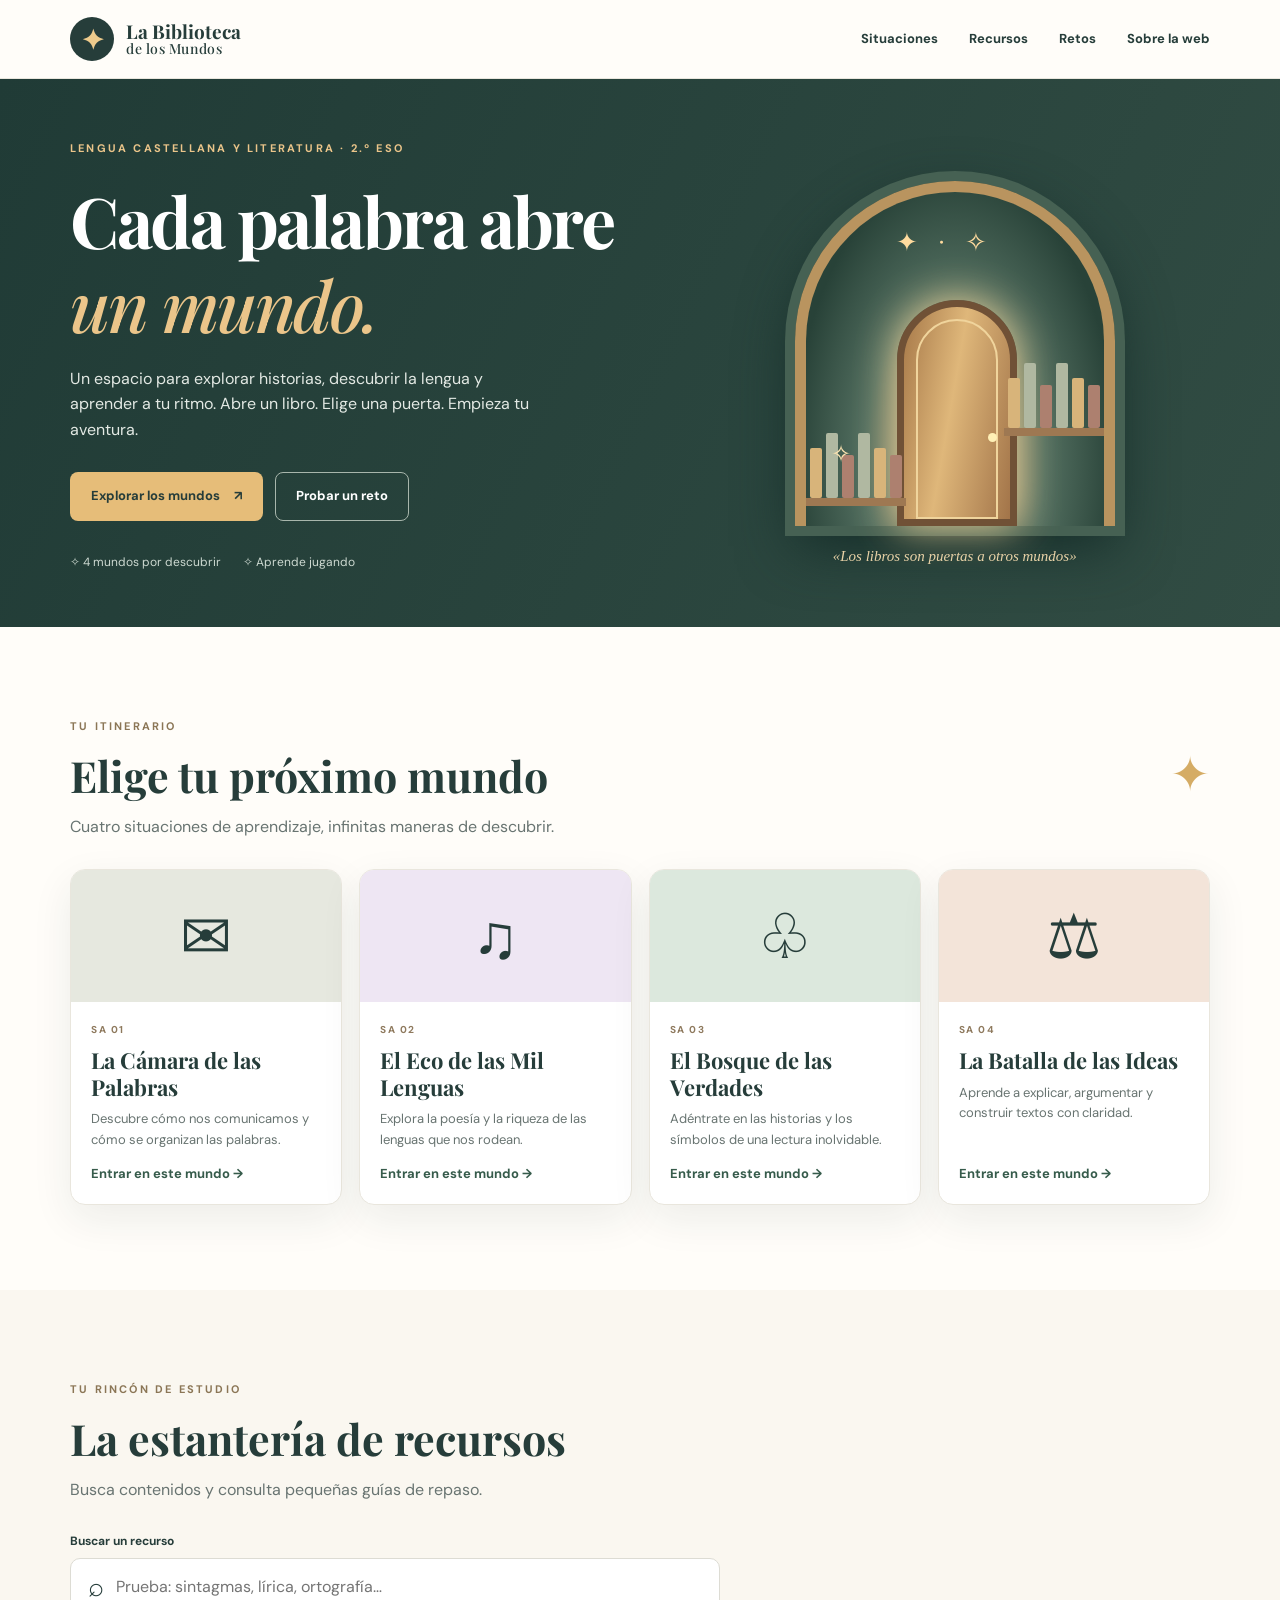
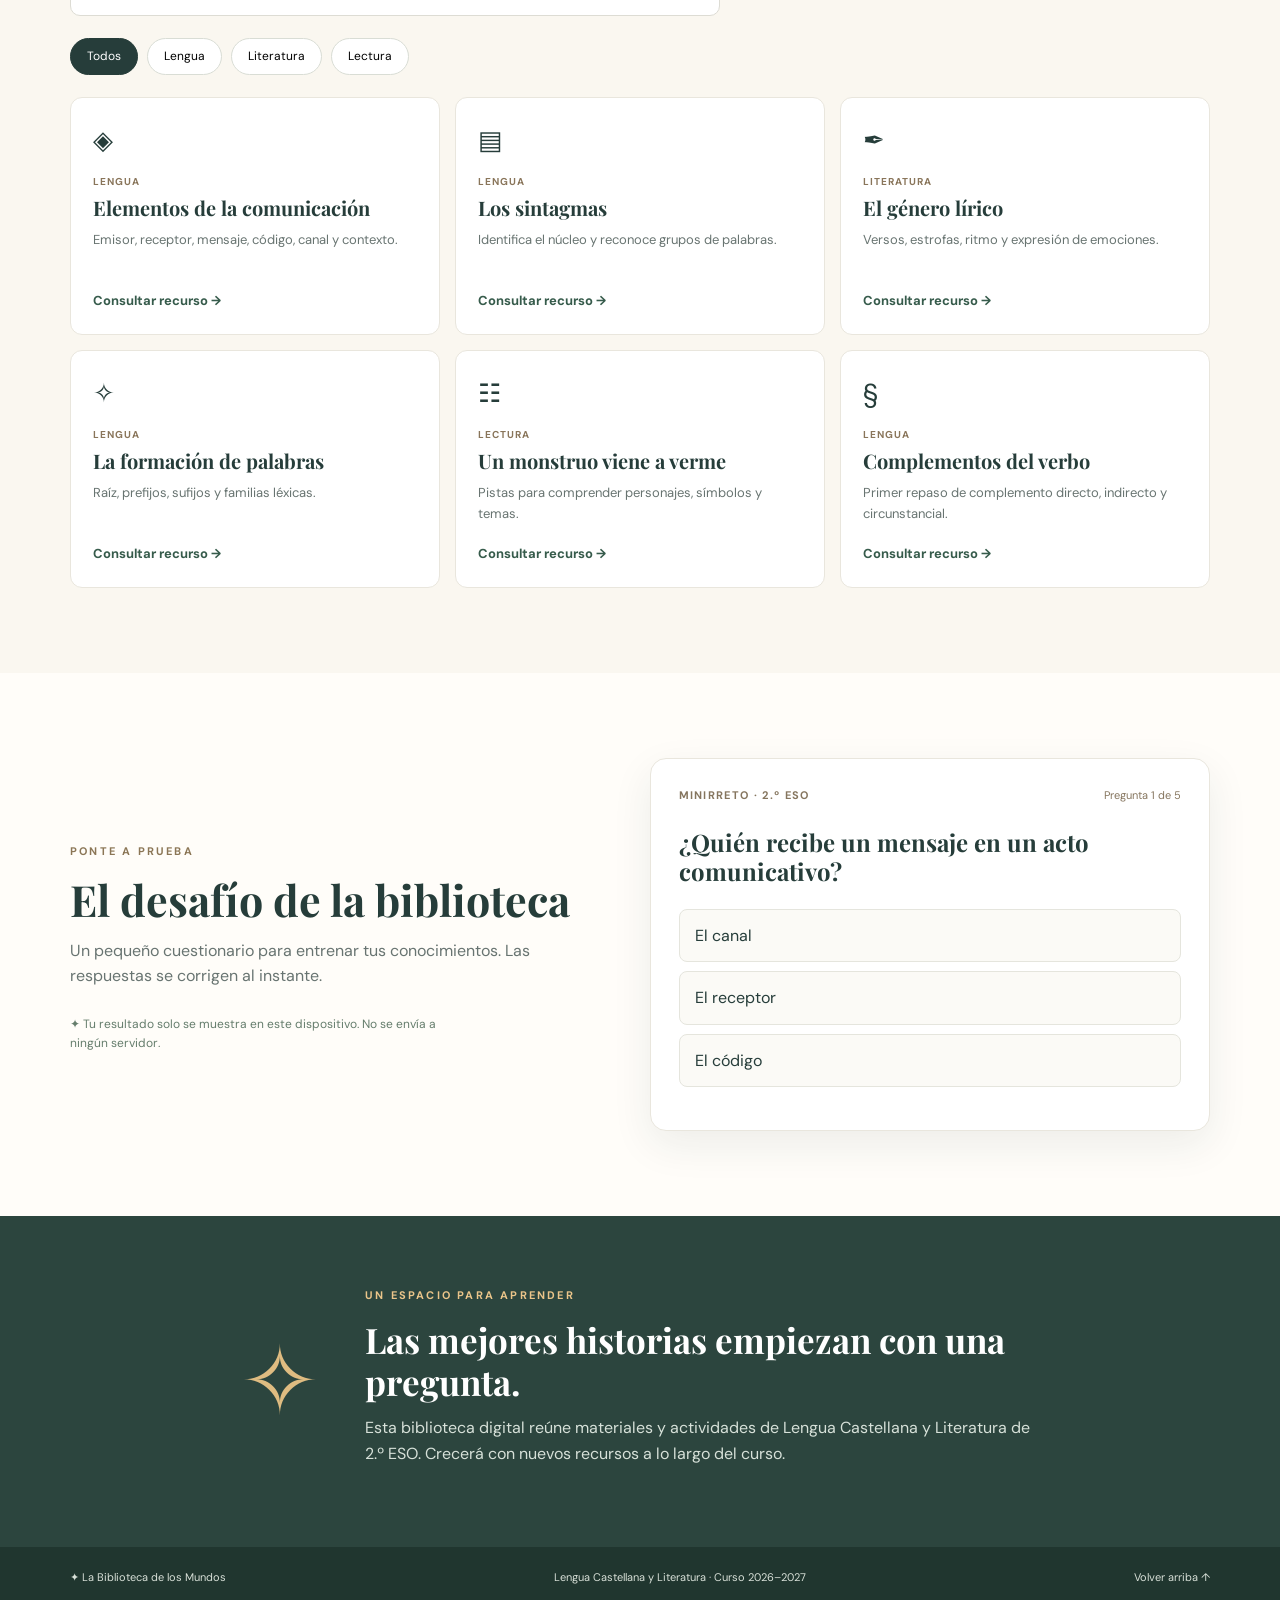
==== index.html @ f1daf4f3 "Add files via upload" ====
<!doctype html>
<html lang="es">
<head>
  <meta charset="utf-8">
  <meta name="viewport" content="width=device-width, initial-scale=1">
  <meta name="theme-color" content="#263d3a">
  <meta name="description" content="La Biblioteca de los Mundos: recursos interactivos de Lengua Castellana y Literatura para 2.º ESO.">
  <title>La Biblioteca de los Mundos · 2.º ESO</title>
  <link rel="preconnect" href="https://fonts.googleapis.com">
  <link rel="preconnect" href="https://fonts.gstatic.com" crossorigin>
  <link href="https://fonts.googleapis.com/css2?family=DM+Sans:wght@400;500;600;700&family=Playfair+Display:wght@500;600;700&display=swap" rel="stylesheet">
  <link rel="stylesheet" href="styles.css">
  <script src="script.js" defer></script>
</head>
<body>
  <a class="skip-link" href="#contenido">Saltar al contenido</a>
  <header class="site-header">
    <div class="shell nav-wrap">
      <a href="#inicio" class="brand" aria-label="Ir al inicio"><span class="brand-icon" aria-hidden="true">✦</span><span>La Biblioteca <small>de los Mundos</small></span></a>
      <button class="menu-toggle" aria-expanded="false" aria-controls="nav-links" aria-label="Abrir menú">☰</button>
      <nav id="nav-links" aria-label="Navegación principal"><a href="#situaciones">Situaciones</a><a href="#recursos">Recursos</a><a href="#retos">Retos</a><a href="#acerca">Sobre la web</a></nav>
    </div>
  </header>
  <main id="contenido">
    <section class="hero" id="inicio">
      <div class="shell hero-grid">
        <div class="hero-copy"><span class="eyebrow">LENGUA CASTELLANA Y LITERATURA · 2.º ESO</span><h1>Cada palabra abre <em>un mundo.</em></h1><p>Un espacio para explorar historias, descubrir la lengua y aprender a tu ritmo. Abre un libro. Elige una puerta. Empieza tu aventura.</p><div class="hero-actions"><a class="btn btn-primary" href="#situaciones">Explorar los mundos <span aria-hidden="true">↗</span></a><a class="btn btn-light" href="#retos">Probar un reto</a></div><div class="hero-meta"><span>✧ 4 mundos por descubrir</span><span>✧ Aprende jugando</span></div></div>
        <div class="hero-art" role="img" aria-label="Ilustración decorativa de una biblioteca con libros y una puerta luminosa"><div class="art-arch"><div class="art-stars">✦ &nbsp; · &nbsp; ✧</div><div class="art-door"><div class="door-glow"></div><span class="door-knob"></span></div><div class="art-shelf shelf-one"><i></i><i></i><i></i><i></i><i></i><i></i></div><div class="art-shelf shelf-two"><i></i><i></i><i></i><i></i><i></i><i></i></div><span class="art-book">✧</span></div><span class="art-caption">«Los libros son puertas a otros mundos»</span></div>
      </div>
    </section>
    <section class="section shell" id="situaciones"><div class="section-heading"><div><span class="eyebrow dark">TU ITINERARIO</span><h2>Elige tu próximo mundo</h2><p>Cuatro situaciones de aprendizaje, infinitas maneras de descubrir.</p></div><span class="heading-decoration" aria-hidden="true">✦</span></div><div class="world-grid" id="world-grid"></div></section>
    <section class="section section-cream" id="recursos"><div class="shell"><div class="section-heading"><div><span class="eyebrow dark">TU RINCÓN DE ESTUDIO</span><h2>La estantería de recursos</h2><p>Busca contenidos y consulta pequeñas guías de repaso.</p></div></div><label class="search-label" for="resource-search">Buscar un recurso</label><div class="search-wrap"><span aria-hidden="true">⌕</span><input type="search" id="resource-search" placeholder="Prueba: sintagmas, lírica, ortografía…" autocomplete="off"></div><div class="filter-row" role="group" aria-label="Filtrar recursos"><button class="chip active" data-filter="todos" aria-pressed="true">Todos</button><button class="chip" data-filter="Lengua" aria-pressed="false">Lengua</button><button class="chip" data-filter="Literatura" aria-pressed="false">Literatura</button><button class="chip" data-filter="Lectura" aria-pressed="false">Lectura</button></div><div class="resource-grid" id="resource-grid"></div><p id="empty-results" class="empty-results" hidden>No encontramos recursos con esa búsqueda. Prueba otra palabra.</p></div></section>
    <section class="section shell" id="retos"><div class="challenge-layout"><div><span class="eyebrow dark">PONTE A PRUEBA</span><h2>El desafío de la biblioteca</h2><p>Un pequeño cuestionario para entrenar tus conocimientos. Las respuestas se corrigen al instante.</p><div class="challenge-note">✦ Tu resultado solo se muestra en este dispositivo. No se envía a ningún servidor.</div></div><div class="quiz-card"><div class="quiz-top"><span class="quiz-label">MINIRRETO · 2.º ESO</span><span id="quiz-progress">Pregunta 1 de 5</span></div><div id="quiz-content" aria-live="polite"></div></div></div></section>
    <section class="about" id="acerca"><div class="shell about-inner"><span class="about-symbol" aria-hidden="true">✧</span><div><span class="eyebrow">UN ESPACIO PARA APRENDER</span><h2>Las mejores historias empiezan con una pregunta.</h2><p>Esta biblioteca digital reúne materiales y actividades de Lengua Castellana y Literatura de 2.º ESO. Crecerá con nuevos recursos a lo largo del curso.</p></div></div></section>
  </main>
  <footer class="footer"><div class="shell footer-inner"><span>✦ La Biblioteca de los Mundos</span><span>Lengua Castellana y Literatura · Curso 2026–2027</span><a href="#inicio">Volver arriba ↑</a></div></footer>
  <dialog id="detail-dialog" aria-labelledby="detail-title"><div class="dialog-inner"><button class="dialog-close" id="close-dialog" aria-label="Cerrar">×</button><span class="eyebrow dark" id="detail-tag"></span><h2 id="detail-title"></h2><div id="detail-body"></div></div></dialog>
</body>
</html>
---- styles.css ----
:root{--ink:#263d3a;--muted:#687471;--cream:#faf7f0;--paper:#fffdf9;--sage:#dce8dd;--lavender:#e9e2f0;--rose:#f3e3e0;--gold:#d5ac65;--border:#e9e6dd;--shadow:0 14px 40px rgba(30,50,45,.08)}*{box-sizing:border-box}html{scroll-behavior:smooth;scroll-padding-top:85px}body{margin:0;background:var(--paper);color:var(--ink);font-family:'DM Sans',Arial,sans-serif;line-height:1.6}h1,h2,h3,p{margin-top:0}h1,h2,h3{font-family:'Playfair Display',Georgia,serif;line-height:1.2}a{color:inherit;text-decoration:none}button,input{font:inherit}button{cursor:pointer}.shell{width:min(1140px,calc(100% - 44px));margin:auto}.skip-link{position:absolute;top:-100px;left:10px;background:#fff;padding:12px;z-index:20}.skip-link:focus{top:10px}.site-header{background:rgba(255,253,249,.96);position:sticky;top:0;z-index:10;border-bottom:1px solid var(--border);backdrop-filter:blur(12px)}.nav-wrap{height:78px;display:flex;align-items:center;justify-content:space-between;gap:24px}.brand{display:flex;align-items:center;gap:12px;font-family:'Playfair Display',serif;font-size:19px;font-weight:700;line-height:1.05}.brand small{display:block;font-size:14px;font-weight:500;letter-spacing:.04em}.brand-icon{display:grid;place-items:center;width:44px;height:44px;border-radius:50%;background:var(--ink);color:#eecb8c;font-size:28px}nav{display:flex;gap:31px}nav a{font-size:13px;font-weight:700}nav a:hover,nav a:focus-visible{color:#9b7844}.menu-toggle{display:none;background:none;border:0;font-size:25px}.hero{background:linear-gradient(115deg,#203b36,#314c43);color:#fff;overflow:hidden}.hero-grid{display:grid;grid-template-columns:1.05fr .95fr;gap:65px;align-items:center;min-height:520px;padding:55px 0}.eyebrow{font-size:11px;font-weight:700;letter-spacing:.2em;color:#ebc58a}.eyebrow.dark{color:#8b7656}.hero h1{font-size:clamp(43px,5.5vw,70px);letter-spacing:-.035em;margin:18px 0 20px;max-width:590px}.hero h1 em{color:#ebc58a;font-weight:500}.hero p{font-size:16px;max-width:460px;color:#e3e9e4}.hero-actions{display:flex;flex-wrap:wrap;gap:12px;margin-top:30px}.btn{border-radius:8px;padding:13px 20px;font-weight:700;font-size:13px;display:inline-flex;gap:14px;align-items:center;justify-content:center;border:1px solid transparent}.btn-primary{background:#e6bd79;color:#263d3a}.btn-light{border-color:#a8b6ac;color:white}.btn:hover{transform:translateY(-2px)}.hero-meta{display:flex;gap:22px;flex-wrap:wrap;font-size:12px;color:#cdd9d1;margin-top:32px}.hero-art{position:relative;min-height:395px;display:flex;justify-content:center;align-items:center}.art-arch{position:relative;width:320px;height:345px;border:11px solid #b9945f;border-bottom:0;border-radius:170px 170px 0 0;background:radial-gradient(ellipse at 50% 80%,#c2a679 0,#536f60 43%,#284238 77%);box-shadow:0 0 0 10px #466153,0 20px 55px #152d29}.art-door{position:absolute;bottom:0;left:91px;width:120px;height:226px;background:linear-gradient(100deg,#a77949,#dfb77a 45%,#a27449);border:7px solid #705136;border-radius:66px 66px 0 0;box-shadow:0 0 40px #f1d59b}.door-glow{position:absolute;inset:12px 12px 0;border:2px solid #f0d49c;border-radius:60px 60px 0 0}.door-knob{position:absolute;top:126px;right:13px;width:9px;height:9px;background:#fff0b6;border-radius:50%}.art-stars{position:absolute;top:30px;left:90px;color:#ffdb9e;font-size:26px}.art-shelf{position:absolute;bottom:20px;display:flex;align-items:end;gap:4px;border-bottom:8px solid #9e7852;padding:0 4px}.shelf-one{left:0}.shelf-two{right:0;bottom:90px}.art-shelf i{display:block;width:12px;height:50px;background:#d8b47a;border-radius:2px}.art-shelf i:nth-child(2n){height:65px;background:#b0b8a1}.art-shelf i:nth-child(3n){height:43px;background:#ad806f}.art-book{position:absolute;bottom:52px;left:25px;font-size:24px;color:#ffe5b2}.art-caption{position:absolute;bottom:-14px;font:italic 15px Georgia,serif;color:#e8d2a7}.section{padding:85px 0}.section-heading{display:flex;align-items:center;justify-content:space-between;margin-bottom:30px}.section-heading h2,.challenge-layout h2{font-size:clamp(30px,3.5vw,43px);margin:12px 0}.section-heading p,.challenge-layout>div>p{color:var(--muted);margin:0}.heading-decoration{font-size:48px;color:var(--gold)}.world-grid{display:grid;grid-template-columns:repeat(4,minmax(0,1fr));gap:17px}.world-card{border:1px solid var(--border);background:#fff;border-radius:15px;overflow:hidden;box-shadow:var(--shadow);display:flex;flex-direction:column}.world-visual{height:132px;display:grid;place-items:center;font-size:62px}.world-card:nth-child(1) .world-visual{background:#e6e8df}.world-card:nth-child(2) .world-visual{background:#eee6f3}.world-card:nth-child(3) .world-visual{background:#dce8dd}.world-card:nth-child(4) .world-visual{background:#f3e4d9}.world-body{padding:20px;display:flex;flex:1;flex-direction:column}.world-number{font-size:10px;letter-spacing:.15em;color:#8e795d;font-weight:700}.world-card h3{font-size:22px;margin:9px 0}.world-card p{font-size:13px;color:var(--muted);flex:1}.text-link{border:0;background:none;color:#365b4b;padding:0;font-size:13px;font-weight:700;text-align:left}.text-link:hover{text-decoration:underline}.section-cream{background:var(--cream)}.search-label{font-size:12px;font-weight:700;display:block;margin-bottom:7px}.search-wrap{display:flex;align-items:center;gap:12px;border:1px solid #dddcd4;border-radius:10px;background:white;padding:0 17px;max-width:650px}.search-wrap span{font-size:27px}.search-wrap input{border:0;outline:none;padding:15px 0;width:100%;background:transparent}.search-wrap:focus-within{outline:2px solid #a2b6a5}.filter-row{display:flex;gap:9px;flex-wrap:wrap;margin:22px 0}.chip{border:1px solid #d9ddd5;background:white;border-radius:30px;padding:8px 16px;font-size:12px}.chip.active{background:var(--ink);color:white;border-color:var(--ink)}.resource-grid{display:grid;grid-template-columns:repeat(3,minmax(0,1fr));gap:15px}.resource-card{border:1px solid var(--border);border-radius:12px;background:#fff;padding:22px}.resource-icon{font-size:26px}.resource-card .tag{font-size:10px;letter-spacing:.1em;color:#89755a;font-weight:700;display:block;margin:12px 0 6px}.resource-card h3{font-size:20px;margin:0 0 10px}.resource-card p{font-size:13px;color:var(--muted);min-height:44px}.empty-results{color:var(--muted)}.challenge-layout{display:grid;grid-template-columns:1fr 1.1fr;gap:70px;align-items:center}.challenge-note{font-size:12px;color:#657d6c;margin-top:26px;max-width:370px}.quiz-card{border:1px solid var(--border);background:#fff;border-radius:16px;box-shadow:var(--shadow);padding:28px}.quiz-top{display:flex;justify-content:space-between;gap:10px;font-size:11px;color:#85755e}.quiz-label{font-weight:700;letter-spacing:.12em}.quiz-card h3{font-size:24px;margin:23px 0}.answer{display:block;width:100%;text-align:left;padding:13px 15px;margin:9px 0;background:#fbfaf6;border:1px solid #e5e5dd;border-radius:8px;color:var(--ink)}.answer:hover:not(:disabled){background:#e8efe9}.answer:disabled{cursor:default}.answer.correct{background:#e2efe4;border-color:#74a57c}.answer.incorrect{background:#f7e4e1;border-color:#c78b81}.quiz-feedback{font-size:13px;font-weight:700;margin:15px 0}.quiz-next{margin-top:8px}.about{background:#2c453e;color:#fff;padding:65px 0}.about-inner{display:flex;gap:45px;align-items:center;max-width:800px}.about-symbol{font-size:95px;color:#dfbc81}.about h2{font-size:35px;margin:12px 0}.about p{color:#d7e1d9}.footer{background:#20362f;color:#d8e0d8;padding:22px 0}.footer-inner{display:flex;justify-content:space-between;gap:15px;flex-wrap:wrap;font-size:11px}dialog{border:0;border-radius:17px;box-shadow:0 20px 90px #172b2870;width:min(600px,calc(100% - 32px));max-height:85vh;padding:0;color:var(--ink)}dialog::backdrop{background:#14241ec2}.dialog-inner{padding:34px;position:relative}.dialog-inner h2{font-size:32px;margin:12px 0 18px}.dialog-inner p,.dialog-inner li{color:#53635d}.dialog-close{position:absolute;right:16px;top:10px;border:0;background:none;font-size:30px}.dialog-inner ul{padding-left:21px}.dialog-inner .tip{background:var(--cream);padding:16px;border-radius:9px;margin-top:16px}.dialog-inner .tip strong{color:var(--ink)}:focus-visible{outline:3px solid #d6a14b;outline-offset:3px}@media(max-width:900px){.world-grid{grid-template-columns:repeat(2,1fr)}.hero-grid{gap:20px}.hero-art{transform:scale(.85)}.challenge-layout{gap:30px}}@media(max-width:650px){.shell{width:min(100% - 30px,1140px)}.nav-wrap{height:68px}.menu-toggle{display:block}nav{display:none;position:absolute;top:68px;left:0;right:0;background:var(--paper);padding:18px 22px;box-shadow:var(--shadow);flex-direction:column;gap:16px}nav.open{display:flex}.hero-grid{display:block;padding:55px 0 42px}.hero-art{min-height:300px;transform:scale(.75);margin:-15px 0 -30px}.hero h1{font-size:45px}.section{padding:58px 0}.world-grid,.resource-grid,.challenge-layout{grid-template-columns:1fr}.world-visual{height:115px}.world-card h3{font-size:23px}.about-inner{gap:15px}.about-symbol{font-size:55px}.about h2{font-size:28px}.footer-inner{flex-direction:column}.quiz-card{padding:20px}}@media(prefers-reduced-motion:reduce){html{scroll-behavior:auto}.btn:hover{transform:none}}
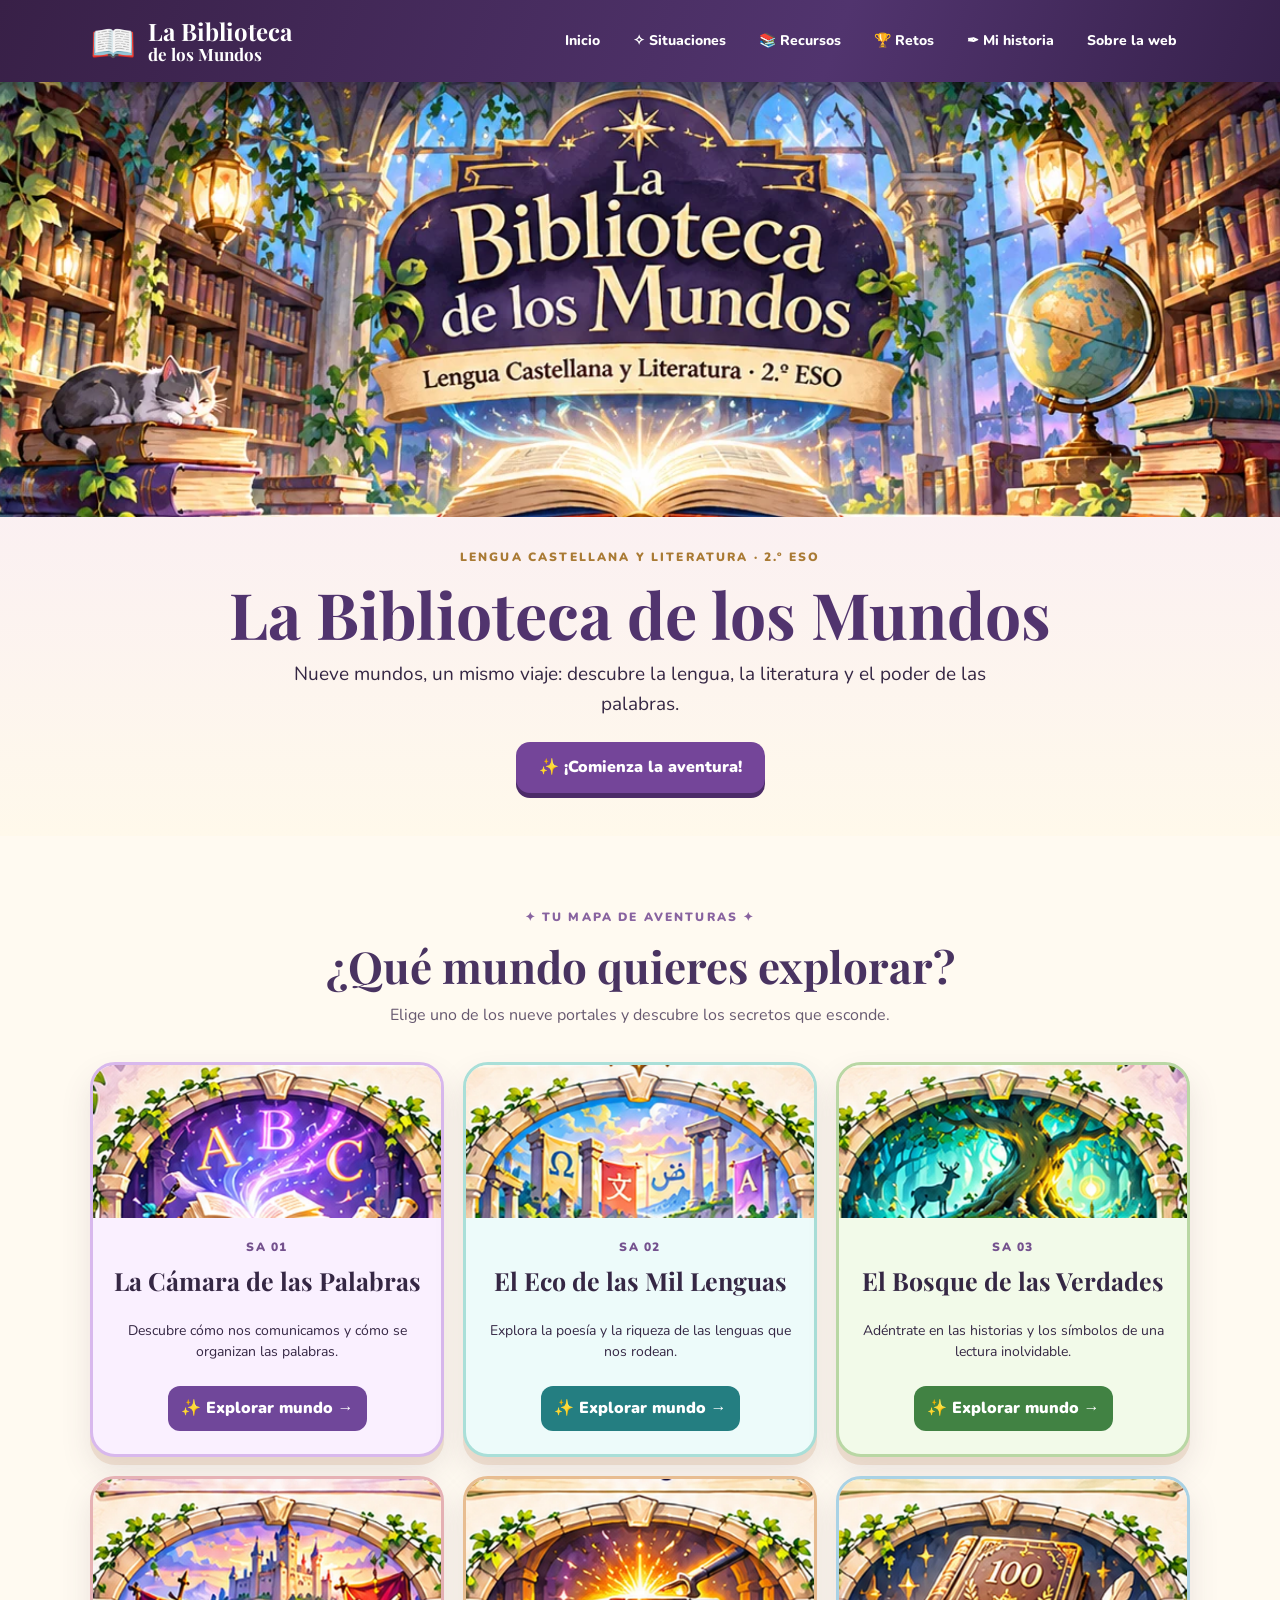
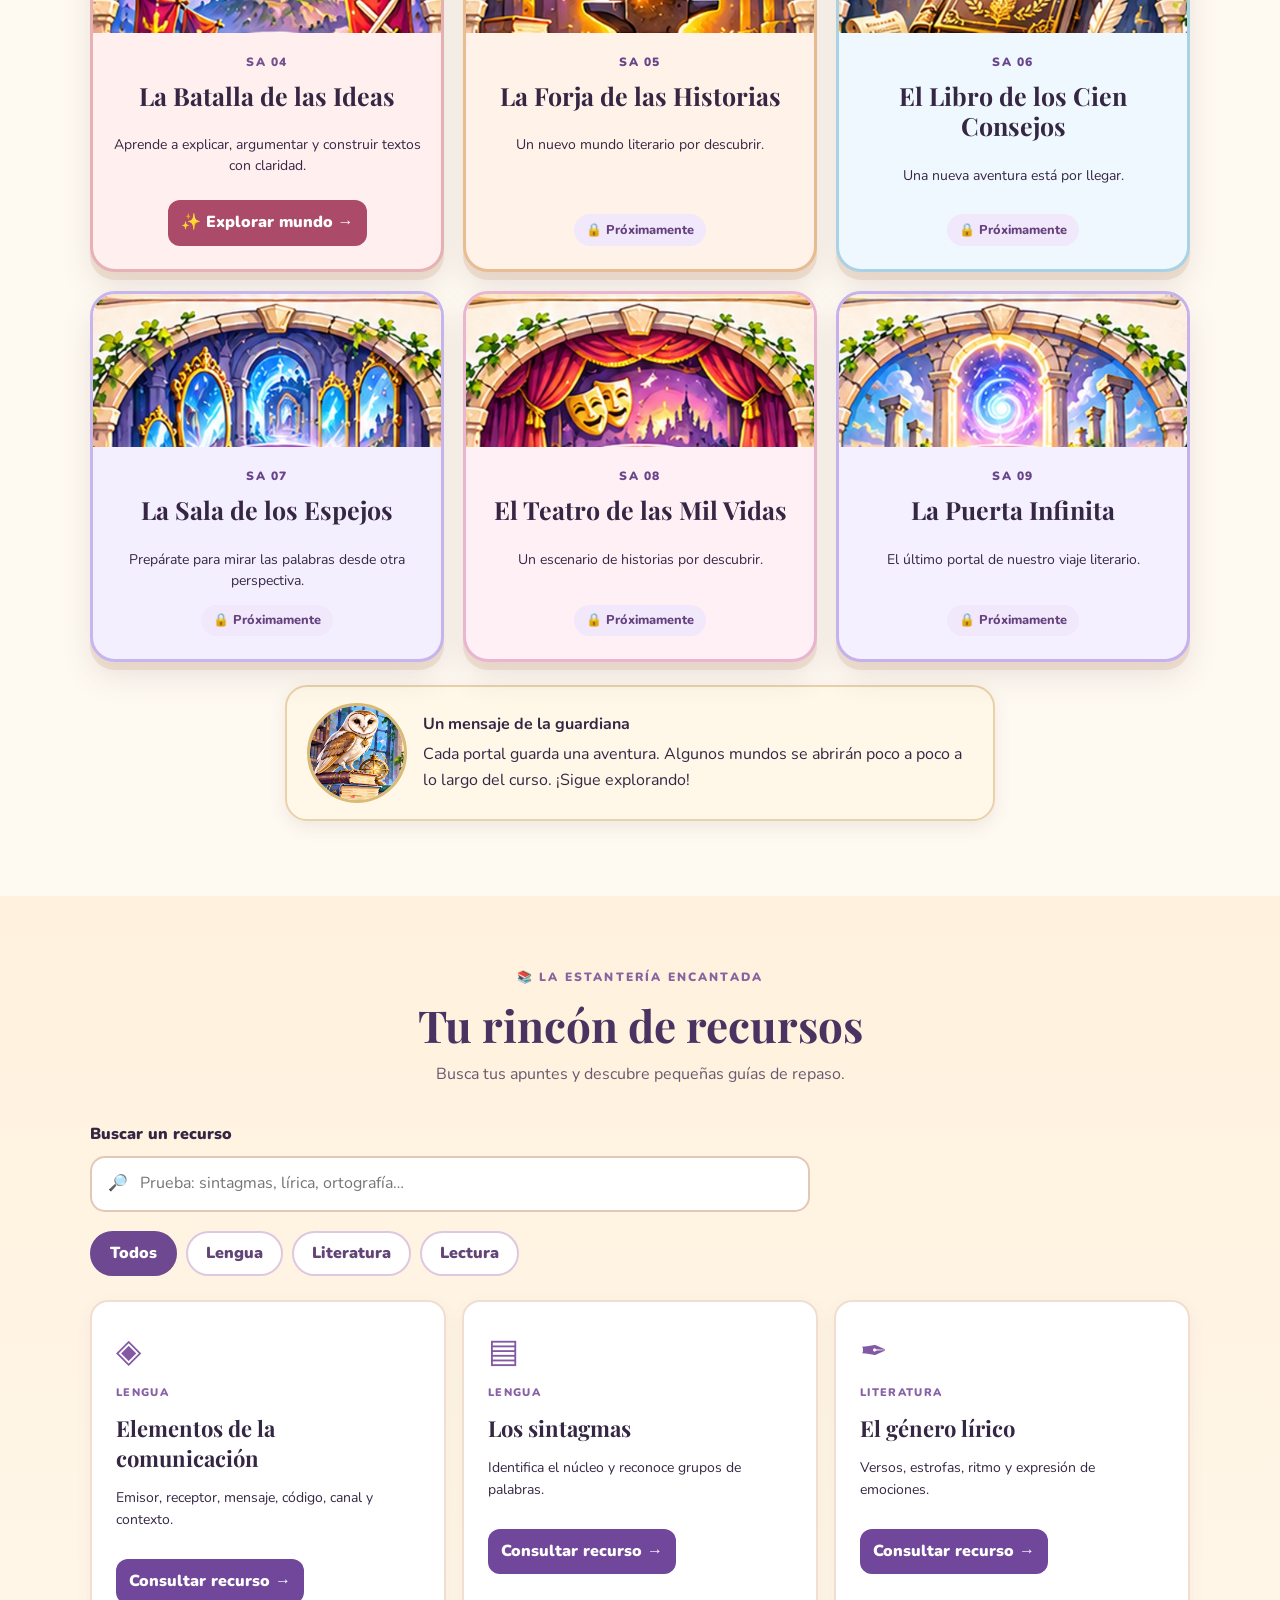
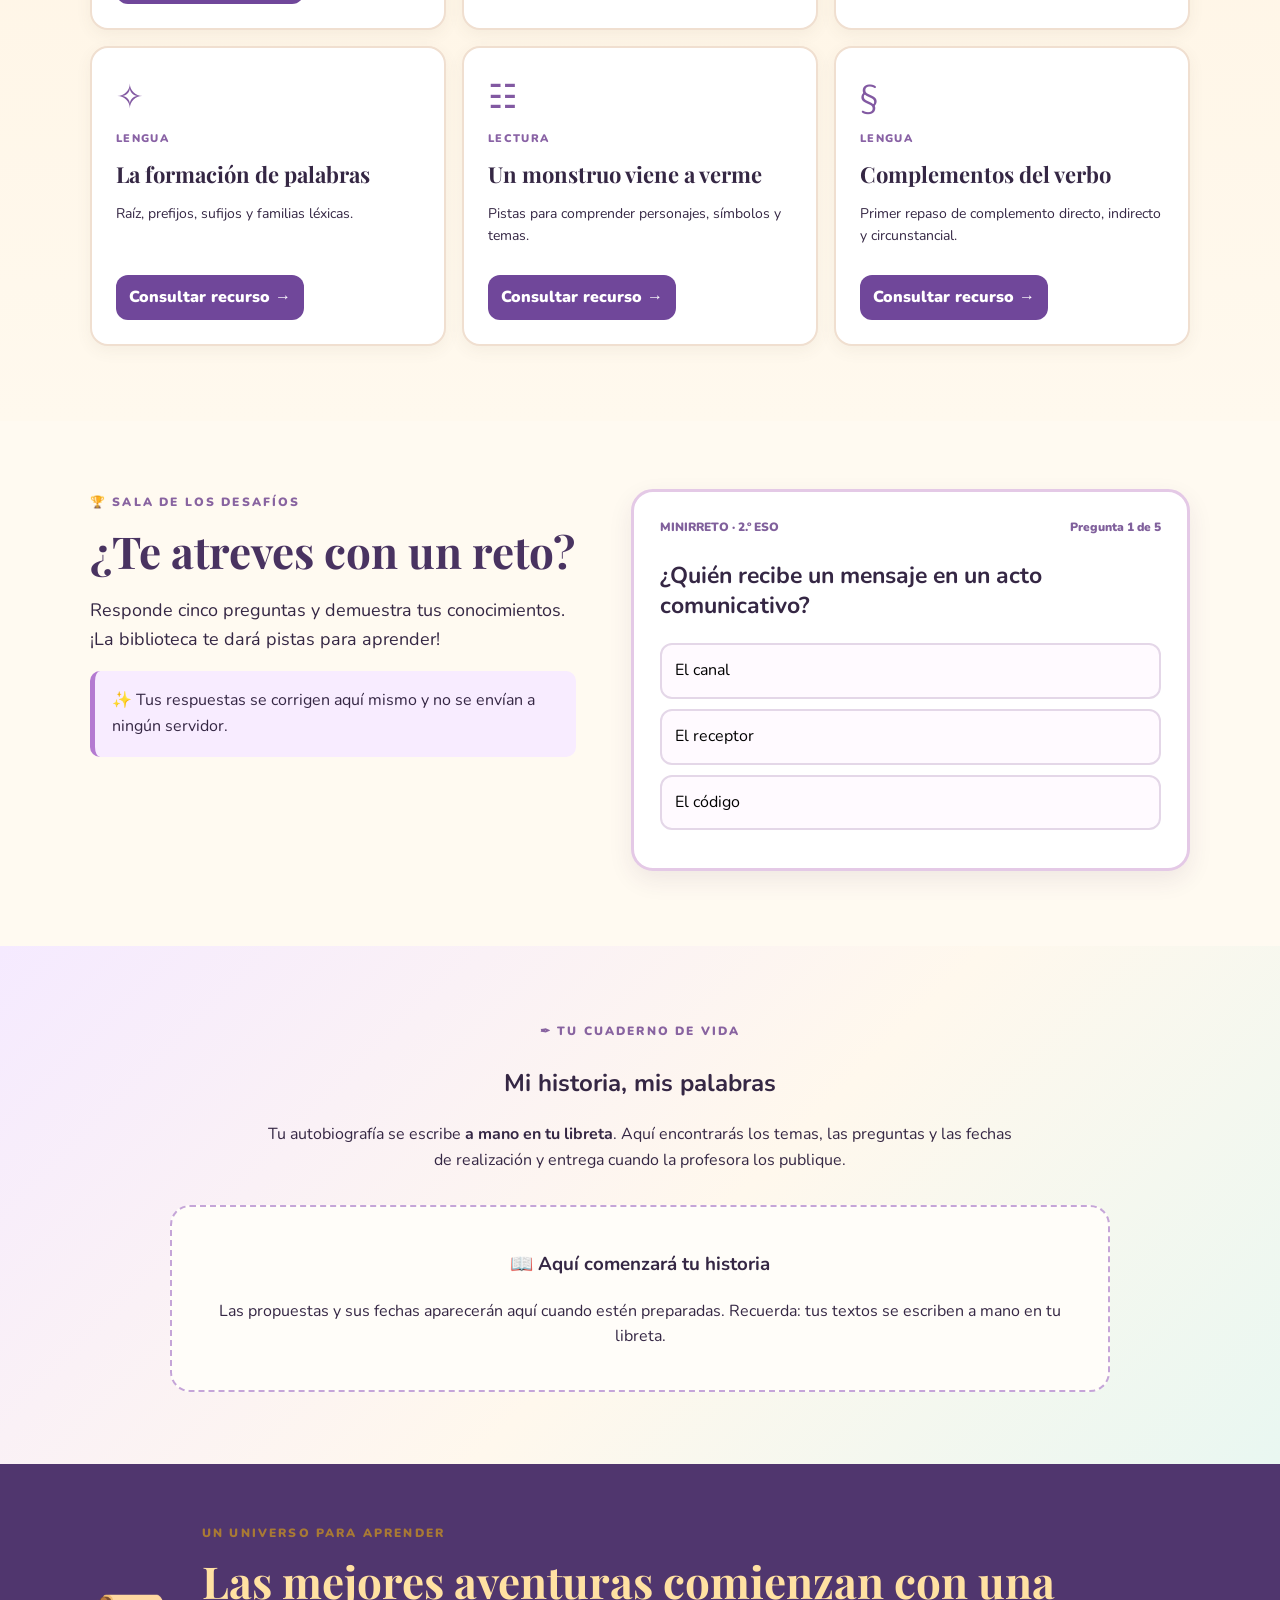
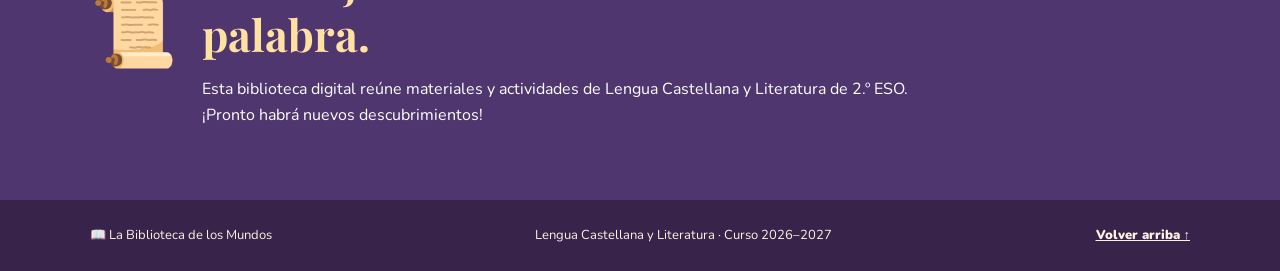
==== commit eecdccee: "Add files via upload Actualización de la Biblioteca de los Mundos - Versión 5" ====
--- a/index.html
+++ b/index.html
@@ -1,39 +1,12 @@
 <!doctype html>
-<html lang="es">
-<head>
-  <meta charset="utf-8">
-  <meta name="viewport" content="width=device-width, initial-scale=1">
-  <meta name="theme-color" content="#263d3a">
-  <meta name="description" content="La Biblioteca de los Mundos: recursos interactivos de Lengua Castellana y Literatura para 2.º ESO.">
-  <title>La Biblioteca de los Mundos · 2.º ESO</title>
-  <link rel="preconnect" href="https://fonts.googleapis.com">
-  <link rel="preconnect" href="https://fonts.gstatic.com" crossorigin>
-  <link href="https://fonts.googleapis.com/css2?family=DM+Sans:wght@400;500;600;700&family=Playfair+Display:wght@500;600;700&display=swap" rel="stylesheet">
-  <link rel="stylesheet" href="styles.css">
-  <script src="script.js" defer></script>
-</head>
-<body>
-  <a class="skip-link" href="#contenido">Saltar al contenido</a>
-  <header class="site-header">
-    <div class="shell nav-wrap">
-      <a href="#inicio" class="brand" aria-label="Ir al inicio"><span class="brand-icon" aria-hidden="true">✦</span><span>La Biblioteca <small>de los Mundos</small></span></a>
-      <button class="menu-toggle" aria-expanded="false" aria-controls="nav-links" aria-label="Abrir menú">☰</button>
-      <nav id="nav-links" aria-label="Navegación principal"><a href="#situaciones">Situaciones</a><a href="#recursos">Recursos</a><a href="#retos">Retos</a><a href="#acerca">Sobre la web</a></nav>
-    </div>
-  </header>
-  <main id="contenido">
-    <section class="hero" id="inicio">
-      <div class="shell hero-grid">
-        <div class="hero-copy"><span class="eyebrow">LENGUA CASTELLANA Y LITERATURA · 2.º ESO</span><h1>Cada palabra abre <em>un mundo.</em></h1><p>Un espacio para explorar historias, descubrir la lengua y aprender a tu ritmo. Abre un libro. Elige una puerta. Empieza tu aventura.</p><div class="hero-actions"><a class="btn btn-primary" href="#situaciones">Explorar los mundos <span aria-hidden="true">↗</span></a><a class="btn btn-light" href="#retos">Probar un reto</a></div><div class="hero-meta"><span>✧ 4 mundos por descubrir</span><span>✧ Aprende jugando</span></div></div>
-        <div class="hero-art" role="img" aria-label="Ilustración decorativa de una biblioteca con libros y una puerta luminosa"><div class="art-arch"><div class="art-stars">✦ &nbsp; · &nbsp; ✧</div><div class="art-door"><div class="door-glow"></div><span class="door-knob"></span></div><div class="art-shelf shelf-one"><i></i><i></i><i></i><i></i><i></i><i></i></div><div class="art-shelf shelf-two"><i></i><i></i><i></i><i></i><i></i><i></i></div><span class="art-book">✧</span></div><span class="art-caption">«Los libros son puertas a otros mundos»</span></div>
-      </div>
-    </section>
-    <section class="section shell" id="situaciones"><div class="section-heading"><div><span class="eyebrow dark">TU ITINERARIO</span><h2>Elige tu próximo mundo</h2><p>Cuatro situaciones de aprendizaje, infinitas maneras de descubrir.</p></div><span class="heading-decoration" aria-hidden="true">✦</span></div><div class="world-grid" id="world-grid"></div></section>
-    <section class="section section-cream" id="recursos"><div class="shell"><div class="section-heading"><div><span class="eyebrow dark">TU RINCÓN DE ESTUDIO</span><h2>La estantería de recursos</h2><p>Busca contenidos y consulta pequeñas guías de repaso.</p></div></div><label class="search-label" for="resource-search">Buscar un recurso</label><div class="search-wrap"><span aria-hidden="true">⌕</span><input type="search" id="resource-search" placeholder="Prueba: sintagmas, lírica, ortografía…" autocomplete="off"></div><div class="filter-row" role="group" aria-label="Filtrar recursos"><button class="chip active" data-filter="todos" aria-pressed="true">Todos</button><button class="chip" data-filter="Lengua" aria-pressed="false">Lengua</button><button class="chip" data-filter="Literatura" aria-pressed="false">Literatura</button><button class="chip" data-filter="Lectura" aria-pressed="false">Lectura</button></div><div class="resource-grid" id="resource-grid"></div><p id="empty-results" class="empty-results" hidden>No encontramos recursos con esa búsqueda. Prueba otra palabra.</p></div></section>
-    <section class="section shell" id="retos"><div class="challenge-layout"><div><span class="eyebrow dark">PONTE A PRUEBA</span><h2>El desafío de la biblioteca</h2><p>Un pequeño cuestionario para entrenar tus conocimientos. Las respuestas se corrigen al instante.</p><div class="challenge-note">✦ Tu resultado solo se muestra en este dispositivo. No se envía a ningún servidor.</div></div><div class="quiz-card"><div class="quiz-top"><span class="quiz-label">MINIRRETO · 2.º ESO</span><span id="quiz-progress">Pregunta 1 de 5</span></div><div id="quiz-content" aria-live="polite"></div></div></div></section>
-    <section class="about" id="acerca"><div class="shell about-inner"><span class="about-symbol" aria-hidden="true">✧</span><div><span class="eyebrow">UN ESPACIO PARA APRENDER</span><h2>Las mejores historias empiezan con una pregunta.</h2><p>Esta biblioteca digital reúne materiales y actividades de Lengua Castellana y Literatura de 2.º ESO. Crecerá con nuevos recursos a lo largo del curso.</p></div></div></section>
-  </main>
-  <footer class="footer"><div class="shell footer-inner"><span>✦ La Biblioteca de los Mundos</span><span>Lengua Castellana y Literatura · Curso 2026–2027</span><a href="#inicio">Volver arriba ↑</a></div></footer>
-  <dialog id="detail-dialog" aria-labelledby="detail-title"><div class="dialog-inner"><button class="dialog-close" id="close-dialog" aria-label="Cerrar">×</button><span class="eyebrow dark" id="detail-tag"></span><h2 id="detail-title"></h2><div id="detail-body"></div></div></dialog>
-</body>
-</html>
+<html lang="es"><head><meta charset="utf-8"><meta name="viewport" content="width=device-width, initial-scale=1"><meta name="theme-color" content="#51346e"><meta name="description" content="La Biblioteca de los Mundos: una aventura de Lengua Castellana y Literatura para 2.º ESO."><title>La Biblioteca de los Mundos · 2.º ESO</title><link rel="preconnect" href="https://fonts.googleapis.com"><link rel="preconnect" href="https://fonts.gstatic.com" crossorigin><link href="https://fonts.googleapis.com/css2?family=Nunito:wght@400;600;700;800;900&family=Playfair+Display:wght@500;600;700&display=swap" rel="stylesheet"><link rel="stylesheet" href="styles.css"><script src="script.js" defer></script></head>
+<body><a class="skip-link" href="#contenido">Saltar al contenido</a>
+<header class="site-header"><div class="shell nav-wrap"><a href="#inicio" class="brand" aria-label="Ir al inicio"><span class="brand-icon" aria-hidden="true">📖</span><span>La Biblioteca <small>de los Mundos</small></span></a><button class="menu-toggle" aria-expanded="false" aria-controls="nav-links" aria-label="Abrir menú">☰</button><nav id="nav-links" aria-label="Navegación principal"><a href="#inicio">Inicio</a><a href="#situaciones">✧ Situaciones</a><a href="#recursos">📚 Recursos</a><a href="#retos">🏆 Retos</a><a href="#autobiografia">✒ Mi historia</a><a href="#acerca">Sobre la web</a></nav></div></header>
+<main id="contenido"><section class="hero" id="inicio"><div class="hero-illustration" role="img" aria-label="Biblioteca fantástica con libros encantados, ventanas luminosas y un gran libro abierto"></div><div class="shell hero-message"><span class="eyebrow">LENGUA CASTELLANA Y LITERATURA · 2.º ESO</span><h1>La Biblioteca de los Mundos</h1><p>Nueve mundos, un mismo viaje: descubre la lengua, la literatura y el poder de las palabras.</p><a class="btn btn-primary" href="#situaciones">✨ ¡Comienza la aventura!</a></div></section>
+<section class="section shell" id="situaciones"><div class="section-heading"><span class="eyebrow dark">✦ TU MAPA DE AVENTURAS ✦</span><h2>¿Qué mundo quieres explorar?</h2><p>Elige uno de los nueve portales y descubre los secretos que esconde.</p></div><div class="world-grid" id="world-grid"></div><div class="owl-seal"><img src="assets/lechuza-guardiana.webp" alt="Lechuza guardiana de la biblioteca"><div><strong>Un mensaje de la guardiana</strong><p>Cada portal guarda una aventura. Algunos mundos se abrirán poco a poco a lo largo del curso. ¡Sigue explorando!</p></div></div></section>
+<section class="section section-cream" id="recursos"><div class="shell"><div class="section-heading"><span class="eyebrow dark">📚 LA ESTANTERÍA ENCANTADA</span><h2>Tu rincón de recursos</h2><p>Busca tus apuntes y descubre pequeñas guías de repaso.</p></div><label class="search-label" for="resource-search">Buscar un recurso</label><div class="search-wrap"><span aria-hidden="true">🔎</span><input type="search" id="resource-search" placeholder="Prueba: sintagmas, lírica, ortografía…" autocomplete="off"></div><div class="filter-row" role="group" aria-label="Filtrar recursos"><button class="chip active" data-filter="todos" aria-pressed="true">Todos</button><button class="chip" data-filter="Lengua" aria-pressed="false">Lengua</button><button class="chip" data-filter="Literatura" aria-pressed="false">Literatura</button><button class="chip" data-filter="Lectura" aria-pressed="false">Lectura</button></div><div class="resource-grid" id="resource-grid"></div><p id="empty-results" class="empty-results" hidden>No encontramos recursos con esa búsqueda. Prueba otra palabra.</p></div></section>
+<section class="section shell" id="retos"><div class="challenge-layout"><div><span class="eyebrow dark">🏆 SALA DE LOS DESAFÍOS</span><h2>¿Te atreves con un reto?</h2><p>Responde cinco preguntas y demuestra tus conocimientos. ¡La biblioteca te dará pistas para aprender!</p><div class="challenge-note">✨ Tus respuestas se corrigen aquí mismo y no se envían a ningún servidor.</div></div><div class="quiz-card"><div class="quiz-top"><span class="quiz-label">MINIRRETO · 2.º ESO</span><span id="quiz-progress">Pregunta 1 de 5</span></div><div id="quiz-content" aria-live="polite"></div></div></div></section>
+<section class="diary" id="autobiografia"><div class="shell"><div class="diary-intro"><span class="eyebrow dark">✒ TU CUADERNO DE VIDA</span><h2>Mi historia, mis palabras</h2><p>Tu autobiografía se escribe <strong>a mano en tu libreta</strong>. Aquí encontrarás los temas, las preguntas y las fechas de realización y entrega cuando la profesora los publique.</p></div><div class="diary-board" id="diary-board"></div></div></section><section class="about" id="acerca"><div class="shell about-inner"><span class="about-symbol" aria-hidden="true">📜</span><div><span class="eyebrow">UN UNIVERSO PARA APRENDER</span><h2>Las mejores aventuras comienzan con una palabra.</h2><p>Esta biblioteca digital reúne materiales y actividades de Lengua Castellana y Literatura de 2.º ESO. ¡Pronto habrá nuevos descubrimientos!</p></div></div></section></main>
+<footer class="footer"><div class="shell footer-inner"><span>📖 La Biblioteca de los Mundos</span><span>Lengua Castellana y Literatura · Curso 2026–2027</span><a href="#inicio">Volver arriba ↑</a></div></footer>
+<dialog id="detail-dialog" aria-labelledby="detail-title"><div class="dialog-inner"><button class="dialog-close" id="close-dialog" aria-label="Cerrar">×</button><span class="eyebrow dark" id="detail-tag"></span><h2 id="detail-title"></h2><div id="detail-body"></div></div></dialog>
+</body></html>
--- a/styles.css
+++ b/styles.css
@@ -1 +1,36 @@
-:root{--ink:#263d3a;--muted:#687471;--cream:#faf7f0;--paper:#fffdf9;--sage:#dce8dd;--lavender:#e9e2f0;--rose:#f3e3e0;--gold:#d5ac65;--border:#e9e6dd;--shadow:0 14px 40px rgba(30,50,45,.08)}*{box-sizing:border-box}html{scroll-behavior:smooth;scroll-padding-top:85px}body{margin:0;background:var(--paper);color:var(--ink);font-family:'DM Sans',Arial,sans-serif;line-height:1.6}h1,h2,h3,p{margin-top:0}h1,h2,h3{font-family:'Playfair Display',Georgia,serif;line-height:1.2}a{color:inherit;text-decoration:none}button,input{font:inherit}button{cursor:pointer}.shell{width:min(1140px,calc(100% - 44px));margin:auto}.skip-link{position:absolute;top:-100px;left:10px;background:#fff;padding:12px;z-index:20}.skip-link:focus{top:10px}.site-header{background:rgba(255,253,249,.96);position:sticky;top:0;z-index:10;border-bottom:1px solid var(--border);backdrop-filter:blur(12px)}.nav-wrap{height:78px;display:flex;align-items:center;justify-content:space-between;gap:24px}.brand{display:flex;align-items:center;gap:12px;font-family:'Playfair Display',serif;font-size:19px;font-weight:700;line-height:1.05}.brand small{display:block;font-size:14px;font-weight:500;letter-spacing:.04em}.brand-icon{display:grid;place-items:center;width:44px;height:44px;border-radius:50%;background:var(--ink);color:#eecb8c;font-size:28px}nav{display:flex;gap:31px}nav a{font-size:13px;font-weight:700}nav a:hover,nav a:focus-visible{color:#9b7844}.menu-toggle{display:none;background:none;border:0;font-size:25px}.hero{background:linear-gradient(115deg,#203b36,#314c43);color:#fff;overflow:hidden}.hero-grid{display:grid;grid-template-columns:1.05fr .95fr;gap:65px;align-items:center;min-height:520px;padding:55px 0}.eyebrow{font-size:11px;font-weight:700;letter-spacing:.2em;color:#ebc58a}.eyebrow.dark{color:#8b7656}.hero h1{font-size:clamp(43px,5.5vw,70px);letter-spacing:-.035em;margin:18px 0 20px;max-width:590px}.hero h1 em{color:#ebc58a;font-weight:500}.hero p{font-size:16px;max-width:460px;color:#e3e9e4}.hero-actions{display:flex;flex-wrap:wrap;gap:12px;margin-top:30px}.btn{border-radius:8px;padding:13px 20px;font-weight:700;font-size:13px;display:inline-flex;gap:14px;align-items:center;justify-content:center;border:1px solid transparent}.btn-primary{background:#e6bd79;color:#263d3a}.btn-light{border-color:#a8b6ac;color:white}.btn:hover{transform:translateY(-2px)}.hero-meta{display:flex;gap:22px;flex-wrap:wrap;font-size:12px;color:#cdd9d1;margin-top:32px}.hero-art{position:relative;min-height:395px;display:flex;justify-content:center;align-items:center}.art-arch{position:relative;width:320px;height:345px;border:11px solid #b9945f;border-bottom:0;border-radius:170px 170px 0 0;background:radial-gradient(ellipse at 50% 80%,#c2a679 0,#536f60 43%,#284238 77%);box-shadow:0 0 0 10px #466153,0 20px 55px #152d29}.art-door{position:absolute;bottom:0;left:91px;width:120px;height:226px;background:linear-gradient(100deg,#a77949,#dfb77a 45%,#a27449);border:7px solid #705136;border-radius:66px 66px 0 0;box-shadow:0 0 40px #f1d59b}.door-glow{position:absolute;inset:12px 12px 0;border:2px solid #f0d49c;border-radius:60px 60px 0 0}.door-knob{position:absolute;top:126px;right:13px;width:9px;height:9px;background:#fff0b6;border-radius:50%}.art-stars{position:absolute;top:30px;left:90px;color:#ffdb9e;font-size:26px}.art-shelf{position:absolute;bottom:20px;display:flex;align-items:end;gap:4px;border-bottom:8px solid #9e7852;padding:0 4px}.shelf-one{left:0}.shelf-two{right:0;bottom:90px}.art-shelf i{display:block;width:12px;height:50px;background:#d8b47a;border-radius:2px}.art-shelf i:nth-child(2n){height:65px;background:#b0b8a1}.art-shelf i:nth-child(3n){height:43px;background:#ad806f}.art-book{position:absolute;bottom:52px;left:25px;font-size:24px;color:#ffe5b2}.art-caption{position:absolute;bottom:-14px;font:italic 15px Georgia,serif;color:#e8d2a7}.section{padding:85px 0}.section-heading{display:flex;align-items:center;justify-content:space-between;margin-bottom:30px}.section-heading h2,.challenge-layout h2{font-size:clamp(30px,3.5vw,43px);margin:12px 0}.section-heading p,.challenge-layout>div>p{color:var(--muted);margin:0}.heading-decoration{font-size:48px;color:var(--gold)}.world-grid{display:grid;grid-template-columns:repeat(4,minmax(0,1fr));gap:17px}.world-card{border:1px solid var(--border);background:#fff;border-radius:15px;overflow:hidden;box-shadow:var(--shadow);display:flex;flex-direction:column}.world-visual{height:132px;display:grid;place-items:center;font-size:62px}.world-card:nth-child(1) .world-visual{background:#e6e8df}.world-card:nth-child(2) .world-visual{background:#eee6f3}.world-card:nth-child(3) .world-visual{background:#dce8dd}.world-card:nth-child(4) .world-visual{background:#f3e4d9}.world-body{padding:20px;display:flex;flex:1;flex-direction:column}.world-number{font-size:10px;letter-spacing:.15em;color:#8e795d;font-weight:700}.world-card h3{font-size:22px;margin:9px 0}.world-card p{font-size:13px;color:var(--muted);flex:1}.text-link{border:0;background:none;color:#365b4b;padding:0;font-size:13px;font-weight:700;text-align:left}.text-link:hover{text-decoration:underline}.section-cream{background:var(--cream)}.search-label{font-size:12px;font-weight:700;display:block;margin-bottom:7px}.search-wrap{display:flex;align-items:center;gap:12px;border:1px solid #dddcd4;border-radius:10px;background:white;padding:0 17px;max-width:650px}.search-wrap span{font-size:27px}.search-wrap input{border:0;outline:none;padding:15px 0;width:100%;background:transparent}.search-wrap:focus-within{outline:2px solid #a2b6a5}.filter-row{display:flex;gap:9px;flex-wrap:wrap;margin:22px 0}.chip{border:1px solid #d9ddd5;background:white;border-radius:30px;padding:8px 16px;font-size:12px}.chip.active{background:var(--ink);color:white;border-color:var(--ink)}.resource-grid{display:grid;grid-template-columns:repeat(3,minmax(0,1fr));gap:15px}.resource-card{border:1px solid var(--border);border-radius:12px;background:#fff;padding:22px}.resource-icon{font-size:26px}.resource-card .tag{font-size:10px;letter-spacing:.1em;color:#89755a;font-weight:700;display:block;margin:12px 0 6px}.resource-card h3{font-size:20px;margin:0 0 10px}.resource-card p{font-size:13px;color:var(--muted);min-height:44px}.empty-results{color:var(--muted)}.challenge-layout{display:grid;grid-template-columns:1fr 1.1fr;gap:70px;align-items:center}.challenge-note{font-size:12px;color:#657d6c;margin-top:26px;max-width:370px}.quiz-card{border:1px solid var(--border);background:#fff;border-radius:16px;box-shadow:var(--shadow);padding:28px}.quiz-top{display:flex;justify-content:space-between;gap:10px;font-size:11px;color:#85755e}.quiz-label{font-weight:700;letter-spacing:.12em}.quiz-card h3{font-size:24px;margin:23px 0}.answer{display:block;width:100%;text-align:left;padding:13px 15px;margin:9px 0;background:#fbfaf6;border:1px solid #e5e5dd;border-radius:8px;color:var(--ink)}.answer:hover:not(:disabled){background:#e8efe9}.answer:disabled{cursor:default}.answer.correct{background:#e2efe4;border-color:#74a57c}.answer.incorrect{background:#f7e4e1;border-color:#c78b81}.quiz-feedback{font-size:13px;font-weight:700;margin:15px 0}.quiz-next{margin-top:8px}.about{background:#2c453e;color:#fff;padding:65px 0}.about-inner{display:flex;gap:45px;align-items:center;max-width:800px}.about-symbol{font-size:95px;color:#dfbc81}.about h2{font-size:35px;margin:12px 0}.about p{color:#d7e1d9}.footer{background:#20362f;color:#d8e0d8;padding:22px 0}.footer-inner{display:flex;justify-content:space-between;gap:15px;flex-wrap:wrap;font-size:11px}dialog{border:0;border-radius:17px;box-shadow:0 20px 90px #172b2870;width:min(600px,calc(100% - 32px));max-height:85vh;padding:0;color:var(--ink)}dialog::backdrop{background:#14241ec2}.dialog-inner{padding:34px;position:relative}.dialog-inner h2{font-size:32px;margin:12px 0 18px}.dialog-inner p,.dialog-inner li{color:#53635d}.dialog-close{position:absolute;right:16px;top:10px;border:0;background:none;font-size:30px}.dialog-inner ul{padding-left:21px}.dialog-inner .tip{background:var(--cream);padding:16px;border-radius:9px;margin-top:16px}.dialog-inner .tip strong{color:var(--ink)}:focus-visible{outline:3px solid #d6a14b;outline-offset:3px}@media(max-width:900px){.world-grid{grid-template-columns:repeat(2,1fr)}.hero-grid{gap:20px}.hero-art{transform:scale(.85)}.challenge-layout{gap:30px}}@media(max-width:650px){.shell{width:min(100% - 30px,1140px)}.nav-wrap{height:68px}.menu-toggle{display:block}nav{display:none;position:absolute;top:68px;left:0;right:0;background:var(--paper);padding:18px 22px;box-shadow:var(--shadow);flex-direction:column;gap:16px}nav.open{display:flex}.hero-grid{display:block;padding:55px 0 42px}.hero-art{min-height:300px;transform:scale(.75);margin:-15px 0 -30px}.hero h1{font-size:45px}.section{padding:58px 0}.world-grid,.resource-grid,.challenge-layout{grid-template-columns:1fr}.world-visual{height:115px}.world-card h3{font-size:23px}.about-inner{gap:15px}.about-symbol{font-size:55px}.about h2{font-size:28px}.footer-inner{flex-direction:column}.quiz-card{padding:20px}}@media(prefers-reduced-motion:reduce){html{scroll-behavior:auto}.btn:hover{transform:none}}
+:root{--ink:#352744;--purple:#51346e;--purple2:#7950a0;--gold:#f6cf7a;--paper:#fffaf1;--cream:#fff2dc;--border:#ead4bb;--teal:#247f83}*{box-sizing:border-box}html{scroll-behavior:smooth}body{margin:0;background:var(--paper);color:var(--ink);font:16px/1.6 Nunito,Arial,sans-serif}button,input{font:inherit}button,a{touch-action:manipulation}a{color:inherit}.shell{width:min(1100px,calc(100% - 36px));margin:auto}.skip-link{position:absolute;top:-100px;background:white;padding:10px;z-index:100}.skip-link:focus{top:0}.site-header{background:linear-gradient(110deg,#382047,#51346e 65%,#37214c);color:white;position:sticky;top:0;z-index:20;box-shadow:0 4px 14px #29183c38}.nav-wrap{min-height:82px;display:flex;align-items:center;justify-content:space-between;gap:20px}.brand{display:flex;align-items:center;gap:12px;text-decoration:none;font:700 24px/1.1 'Playfair Display',Georgia,serif}.brand small{display:block;font-size:17px}.brand-icon{font-size:37px}nav{display:flex;gap:7px;align-items:center}nav a{text-decoration:none;font-weight:800;font-size:14px;padding:10px 13px;border-radius:30px}nav a:hover,nav a:focus-visible{background:#ffffff28}.menu-toggle{display:none;background:#ffffff22;border:1px solid #ffffff66;border-radius:10px;color:white;padding:8px 14px}.hero{background:linear-gradient(#f5e4fb,#fff9eb);text-align:center}.hero-illustration{height:clamp(230px,34vw,480px);background:url('assets/biblioteca-encantada.webp') center center/cover no-repeat}.hero-message{padding:27px 0 43px}.eyebrow{font-size:12px;letter-spacing:.18em;font-weight:900;color:#a97a34}.eyebrow.dark{color:#8863a0}.hero h1{font:700 clamp(36px,5vw,65px)/1.14 'Playfair Display',Georgia,serif;margin:8px 0;color:#51346e}.hero p{font-size:19px;max-width:700px;margin:0 auto 22px}.btn{display:inline-block;border:0;border-radius:14px;padding:13px 23px;text-decoration:none;font-weight:900;cursor:pointer}.btn-primary{background:#744599;color:white;box-shadow:0 5px 0 #4c2b68}.btn-primary:hover{background:#5b357d}.section{padding-top:68px;padding-bottom:75px;scroll-margin-top:85px}.section-heading{text-align:center;margin-bottom:34px}.section-heading h2,.challenge-layout h2,.about h2{font:700 clamp(30px,4vw,44px)/1.2 'Playfair Display',Georgia,serif;margin:10px 0;color:#493361}.section-heading p{margin:0;color:#675970}.world-grid{display:grid;grid-template-columns:repeat(4,minmax(0,1fr));gap:19px}.world-card{border:3px solid #e4d0b6;background:#fffdf7;border-radius:115px 115px 24px 24px;overflow:hidden;box-shadow:0 8px 0 #d9b9a060,0 15px 30px #583f5920;display:flex;flex-direction:column}.world-card:nth-child(1){background:#faf0ff;border-color:#d8b8ed}.world-card:nth-child(2){background:#edfbfa;border-color:#a9dfd8}.world-card:nth-child(3){background:#f2fae9;border-color:#b9d7a4}.world-card:nth-child(4){background:#fff0ef;border-color:#e6b2b5}.world-visual{height:205px;overflow:hidden;background:#e9d9f4}.world-visual img{width:100%;height:100%;object-fit:cover;display:block}.world-body{padding:18px 15px 23px;display:flex;flex-direction:column;align-items:center;text-align:center;flex:1}.world-number{font-size:12px;font-weight:900;letter-spacing:.12em;color:#74518e}.world-card h3{font:700 23px/1.22 'Playfair Display',Georgia,serif;margin:9px 0}.world-card p{font-size:14px;line-height:1.5;flex:1}.text-link{cursor:pointer;border:0;border-radius:12px;background:#70479a;color:white;font-weight:900;padding:10px 13px;margin-top:10px}.world-card:nth-child(2) .text-link{background:#247e81}.world-card:nth-child(3) .text-link{background:#418243}.world-card:nth-child(4) .text-link{background:#ac4b69}.text-link:hover{filter:brightness(.9)}.section-cream{background:linear-gradient(180deg,#fff1dd,#fff9ee)}.search-label{display:block;font-weight:900;margin-bottom:9px}.search-wrap{display:flex;align-items:center;gap:10px;border:2px solid #e0c9b6;border-radius:15px;background:white;padding:12px 16px;max-width:720px}.search-wrap input{border:0;outline:0;width:100%;background:transparent}.search-wrap:focus-within{outline:3px solid #d8b4f1}.filter-row{display:flex;gap:9px;flex-wrap:wrap;margin:19px 0 24px}.chip{border:2px solid #dec8df;background:white;color:#624576;border-radius:30px;padding:8px 18px;font-weight:900;cursor:pointer}.chip.active{background:#6e4890;color:white;border-color:#6e4890}.resource-grid{display:grid;grid-template-columns:repeat(3,minmax(0,1fr));gap:16px}.resource-card{background:white;border:2px solid #f0dfd0;border-radius:18px;padding:24px;box-shadow:0 5px 16px #624e4710}.resource-icon{display:block;font-size:33px;color:#8259a2}.tag{font-size:11px;font-weight:900;letter-spacing:.12em;color:#8962a5}.resource-card h3{font:700 22px 'Playfair Display',Georgia,serif;margin:8px 0}.resource-card p{font-size:14px;min-height:48px}.empty-results{font-weight:800}.challenge-layout{display:grid;grid-template-columns:1fr 1.15fr;gap:55px;align-items:start}.challenge-layout p{font-size:18px}.challenge-note{background:#f8ecff;border-left:5px solid #b47ad1;padding:17px;border-radius:10px}.quiz-card{background:white;border:3px solid #e4c9e6;border-radius:22px;padding:26px;box-shadow:0 9px 25px #42265016}.quiz-top{display:flex;justify-content:space-between;gap:10px;font-size:12px;font-weight:900;color:#80609c}.quiz-card h3{font-size:23px;line-height:1.3}.answers{display:grid;gap:10px}.answer{padding:13px;text-align:left;border:2px solid #e4d7e8;border-radius:12px;background:#fffaff;cursor:pointer}.answer:hover:not(:disabled){border-color:#8e5da9}.answer.correct{background:#e2f6e6;border-color:#4e9b62}.answer.incorrect{background:#ffe9e9;border-color:#c76b6b}.quiz-feedback{margin:12px 0;font-weight:800}.quiz-next{margin-top:8px}.about{background:#50366e;color:white;padding:56px 0;scroll-margin-top:85px}.about-inner{display:flex;gap:25px;align-items:center}.about-symbol{font-size:70px}.about h2{color:#ffe1a2}.about p{max-width:740px}.footer{background:#38244b;color:#fff1df;padding:25px 0}.footer-inner{display:flex;justify-content:space-between;gap:16px;flex-wrap:wrap;font-size:13px}.footer a{font-weight:900}dialog{width:min(660px,calc(100% - 25px));border:3px solid #d5b6e3;border-radius:22px;padding:0;box-shadow:0 20px 80px #0006;color:var(--ink)}dialog::backdrop{background:#231631ab}.dialog-inner{padding:32px}.dialog-inner h2{font:700 31px 'Playfair Display',Georgia,serif}.dialog-inner li{margin:7px 0}.dialog-close{float:right;border:0;background:#f4e6fa;font-size:28px;border-radius:50%;width:42px;height:42px;cursor:pointer}.tip{background:#fff1dc;border-radius:12px;padding:15px}button:focus-visible,a:focus-visible,input:focus-visible{outline:3px solid #efb545;outline-offset:3px}@media(max-width:950px){.world-grid{grid-template-columns:repeat(2,minmax(0,1fr))}.world-visual{height:250px}.resource-grid{grid-template-columns:repeat(2,minmax(0,1fr))}.nav-wrap{flex-wrap:wrap}nav a{padding:8px}}@media(max-width:650px){.nav-wrap{min-height:72px}.brand{font-size:19px}.brand small{font-size:14px}.menu-toggle{display:block}nav{display:none;flex-direction:column;align-items:stretch;width:100%;padding-bottom:14px}nav.open{display:flex}.hero-illustration{height:240px;background-position:center}.hero-message{padding:22px 0 35px}.hero p{font-size:16px}.section{padding-top:46px;padding-bottom:48px}.world-grid{gap:11px}.world-visual{height:145px}.world-card{border-radius:75px 75px 20px 20px}.world-body{padding:13px 10px 18px}.world-card h3{font-size:18px}.world-card p{font-size:12px}.text-link{font-size:12px;padding:10px 7px}.resource-grid,.challenge-layout{grid-template-columns:1fr}.challenge-layout{gap:22px}.about-symbol{display:none}.footer-inner{flex-direction:column}.quiz-card{padding:18px}}
+/* Segunda edición: nueve mundos y cuaderno autobiográfico */
+.world-visual.forthcoming {display:flex;align-items:center;justify-content:center;min-height:205px;background:radial-gradient(circle at 50% 35%,#fff9d9,transparent 42%),linear-gradient(140deg,var(--portal-start),var(--portal-end));position:relative;overflow:hidden}
+.world-visual.forthcoming:before {content:"✧  ✦  ✧";position:absolute;top:14px;letter-spacing:1.3rem;color:#fff6d0;font-size:1.5rem}
+.portal-symbol {font-size:5rem;filter:drop-shadow(0 8px 9px #34244355);transform:rotate(-6deg)}
+.world-card .coming-soon {display:inline-block;background:#f2e8fb;color:#65427d;border-radius:30px;padding:.35rem .75rem;font-weight:800;font-size:.8rem}
+.owl-seal {display:flex;align-items:center;gap:1rem;background:#fff7e8;border:2px solid #e8d2aa;border-radius:22px;padding:1rem 1.25rem;max-width:710px;margin:1.4rem auto 0;box-shadow:0 6px 18px #4b315017}
+.owl-seal img {width:100px;height:100px;object-fit:cover;border-radius:50%;border:3px solid #d9bb77;flex-shrink:0}
+.owl-seal p {margin:.25rem 0 0}
+.diary {background:linear-gradient(135deg,#f5eaff,#fff8ed 55%,#e9f7f1);padding:4.5rem 0}
+.diary-intro {max-width:760px;margin:0 auto 2rem;text-align:center}
+.diary-board {max-width:940px;margin:auto;display:grid;grid-template-columns:1fr 1fr;gap:1rem}
+.diary-note {background:#fffdf8;border:2px solid #e7d6ef;border-radius:20px;padding:1.4rem;box-shadow:0 7px 20px #4a336012}
+.diary-note h3 {margin:.4rem 0}.diary-note p {margin:.5rem 0}.diary-meta {font-size:.85rem;color:#5d5270;font-weight:800}
+.diary-note .tag {display:inline-block}.diary-placeholder {grid-column:1/-1;text-align:center;background:#fffdf9;border:2px dashed #c5a5d8;border-radius:20px;padding:1.5rem}
+@media(max-width:650px){.diary-board{grid-template-columns:1fr}.owl-seal img{width:76px;height:76px}.owl-seal{align-items:flex-start}}
+
+/* Nueve portales ilustrados, tres columnas en escritorio */
+@media(min-width:951px){.world-grid{grid-template-columns:repeat(3,minmax(0,1fr))}.world-visual{height:225px}}
+.world-card:nth-child(5){background:#fff2e8;border-color:#e8bd91}
+.world-card:nth-child(6){background:#eff8ff;border-color:#a9d2e5}
+.world-card:nth-child(7){background:#f4efff;border-color:#c7b5ed}
+.world-card:nth-child(8){background:#fff0f5;border-color:#eab5d1}
+.world-card:nth-child(9){background:#f5f0ff;border-color:#c5b2ed}
+.world-card:nth-child(5) .world-number,.world-card:nth-child(6) .world-number,.world-card:nth-child(7) .world-number,.world-card:nth-child(8) .world-number,.world-card:nth-child(9) .world-number{color:#69448a}
+.world-visual img{object-position:center top}
+
+/* Versión 5: portales coherentes sin deformaciones ni recortes arbitrarios */
+.world-grid{align-items:stretch}
+.world-card{border-radius:25px;overflow:hidden}
+.world-visual{height:auto!important;aspect-ratio:900/396;overflow:hidden;background:#f2e6ff}
+.world-visual img{width:100%;height:100%;display:block;object-fit:cover;object-position:center center}
+.world-body{padding:20px 18px 23px}
+.world-card h3{font-size:clamp(20px,2vw,25px)}
+@media(max-width:650px){.world-grid{grid-template-columns:1fr 1fr}.world-body{padding:12px 9px 16px}.world-card h3{font-size:17px}.world-visual{aspect-ratio:900/440}}
+@media(max-width:400px){.world-grid{grid-template-columns:1fr}.world-visual{aspect-ratio:900/396}}
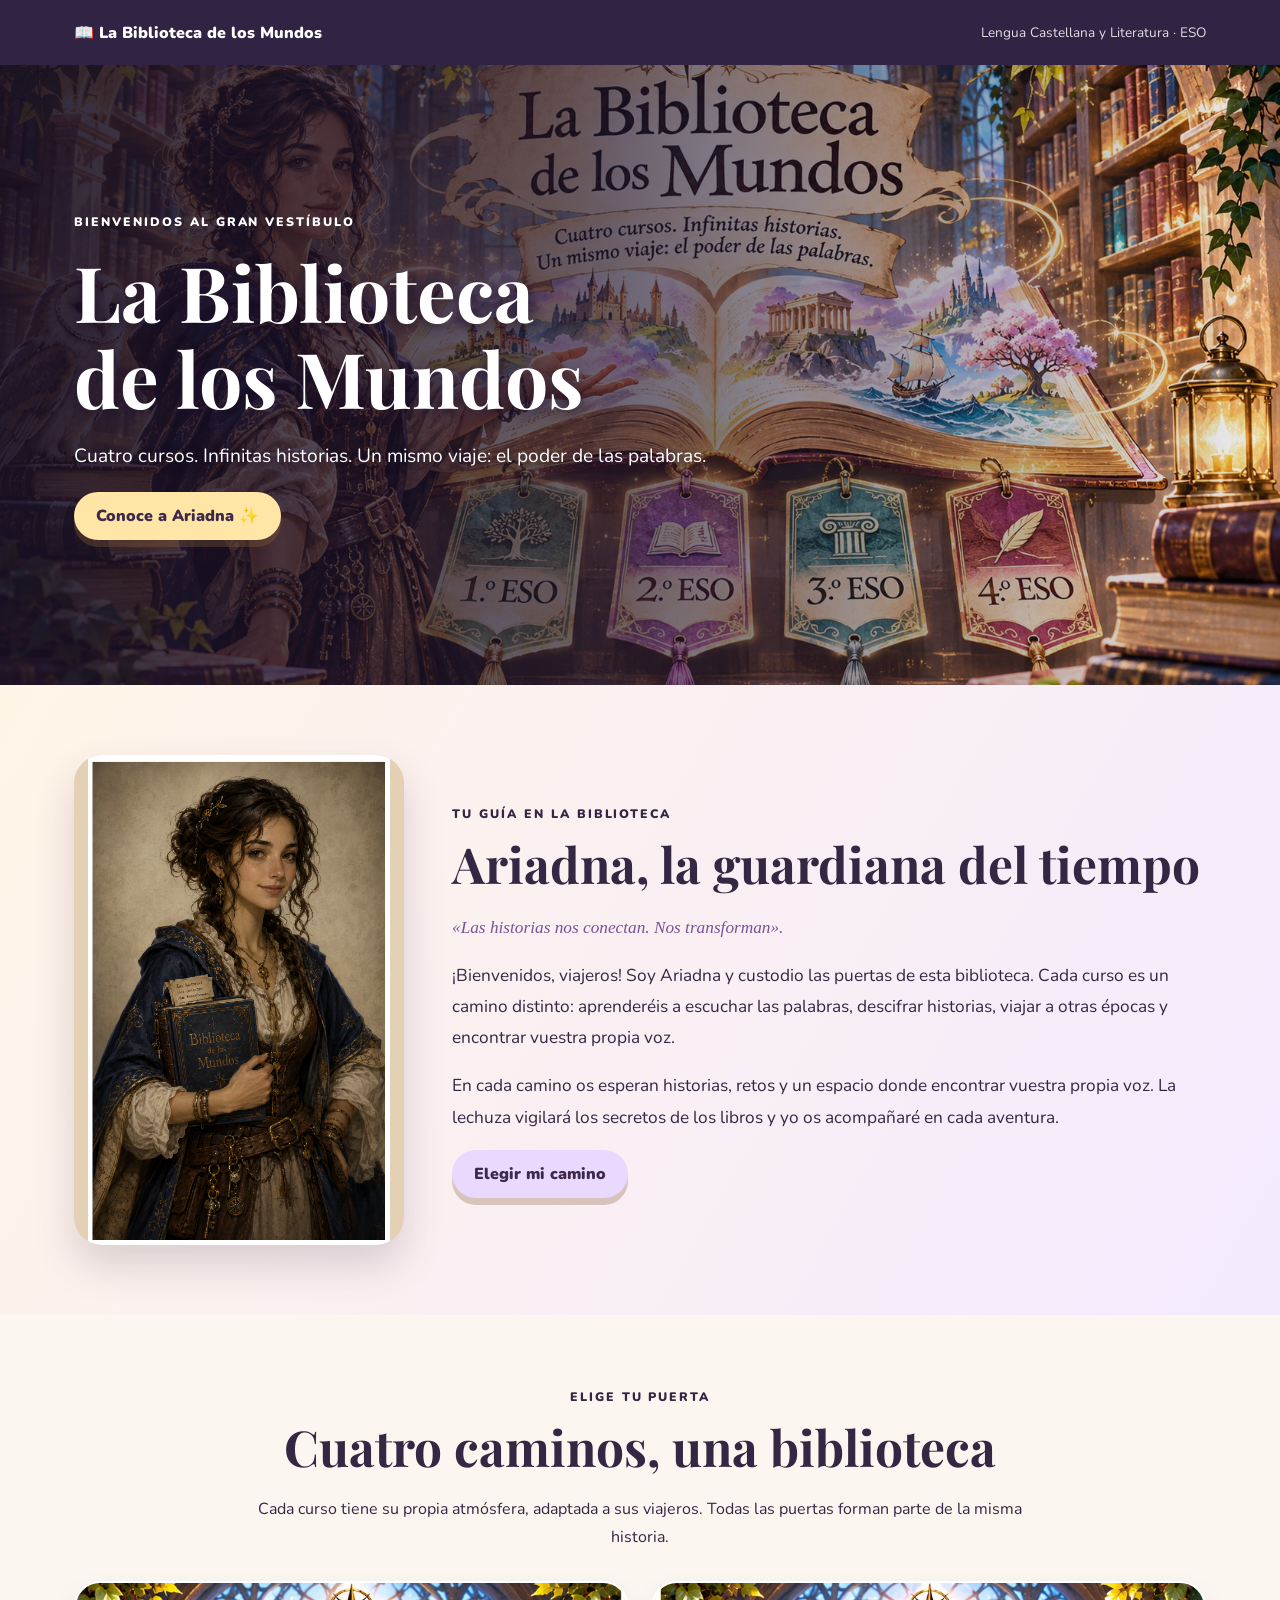
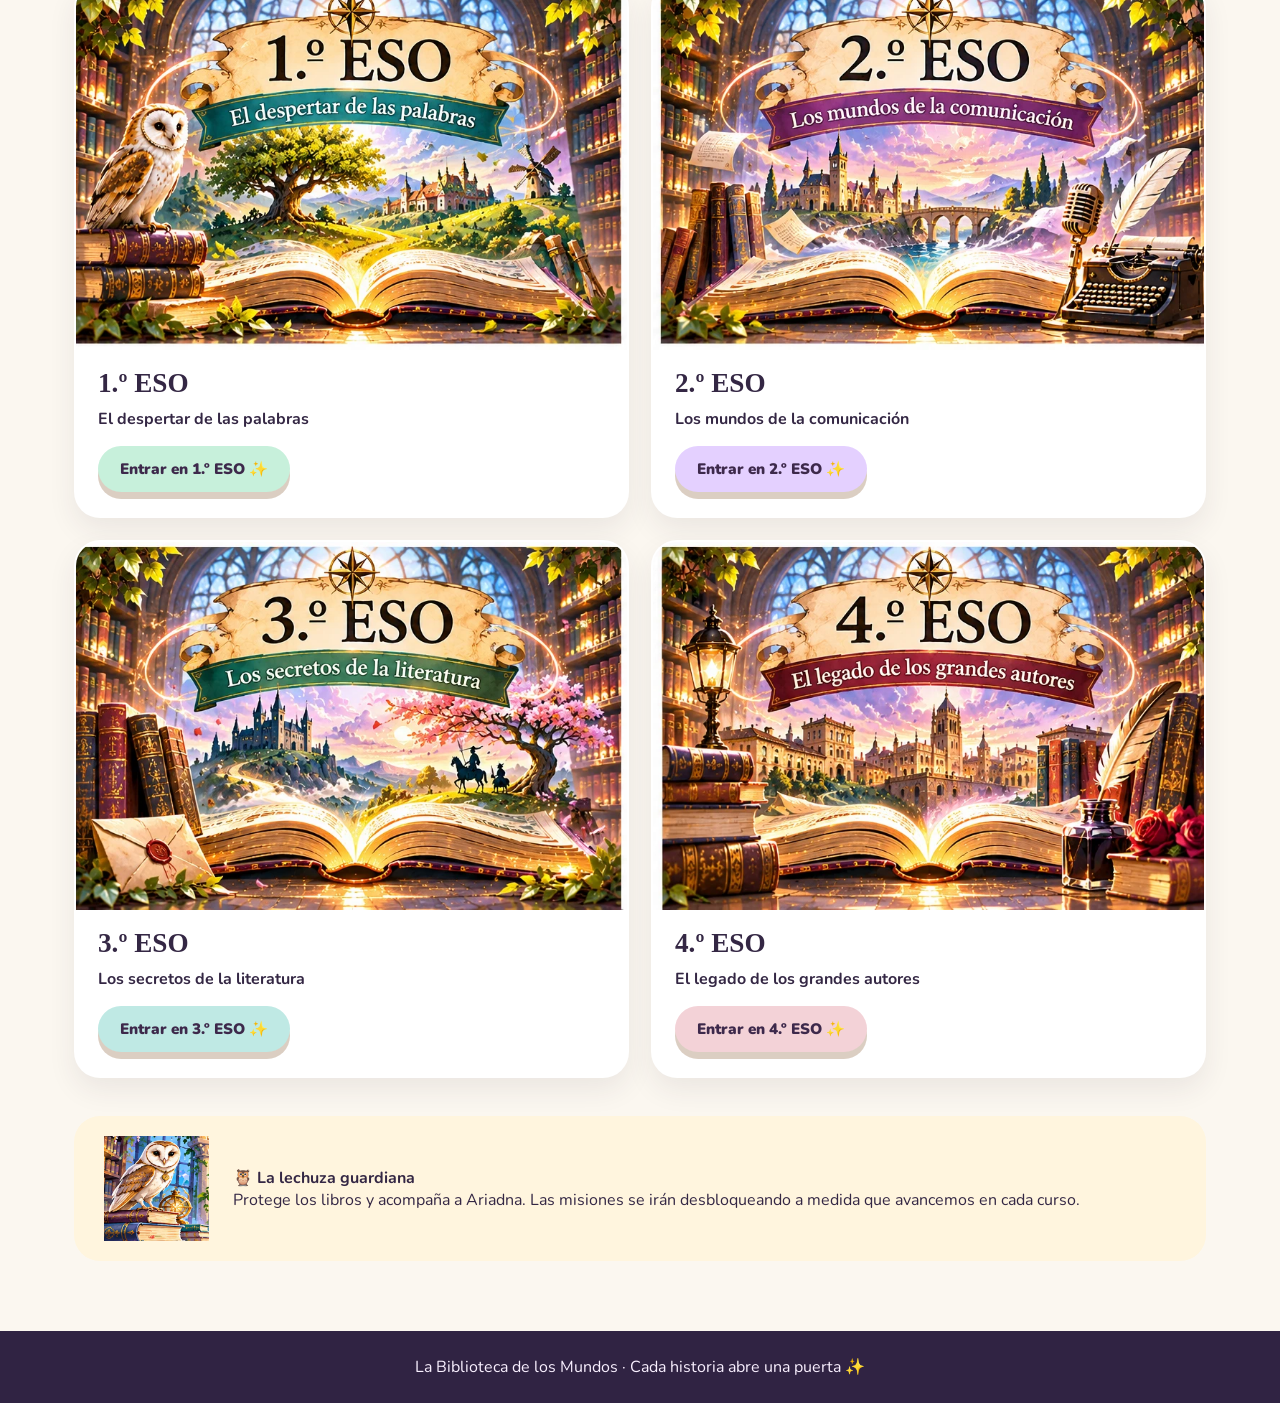
==== commit 80ee5fa0: "Add files via upload Actualización V10 - SA 1 y cuatro cursos." ====
--- a/index.html
+++ b/index.html
@@ -1,12 +1 @@
-<!doctype html>
-<html lang="es"><head><meta charset="utf-8"><meta name="viewport" content="width=device-width, initial-scale=1"><meta name="theme-color" content="#51346e"><meta name="description" content="La Biblioteca de los Mundos: una aventura de Lengua Castellana y Literatura para 2.º ESO."><title>La Biblioteca de los Mundos · 2.º ESO</title><link rel="preconnect" href="https://fonts.googleapis.com"><link rel="preconnect" href="https://fonts.gstatic.com" crossorigin><link href="https://fonts.googleapis.com/css2?family=Nunito:wght@400;600;700;800;900&family=Playfair+Display:wght@500;600;700&display=swap" rel="stylesheet"><link rel="stylesheet" href="styles.css"><script src="script.js" defer></script></head>
-<body><a class="skip-link" href="#contenido">Saltar al contenido</a>
-<header class="site-header"><div class="shell nav-wrap"><a href="#inicio" class="brand" aria-label="Ir al inicio"><span class="brand-icon" aria-hidden="true">📖</span><span>La Biblioteca <small>de los Mundos</small></span></a><button class="menu-toggle" aria-expanded="false" aria-controls="nav-links" aria-label="Abrir menú">☰</button><nav id="nav-links" aria-label="Navegación principal"><a href="#inicio">Inicio</a><a href="#situaciones">✧ Situaciones</a><a href="#recursos">📚 Recursos</a><a href="#retos">🏆 Retos</a><a href="#autobiografia">✒ Mi historia</a><a href="#acerca">Sobre la web</a></nav></div></header>
-<main id="contenido"><section class="hero" id="inicio"><div class="hero-illustration" role="img" aria-label="Biblioteca fantástica con libros encantados, ventanas luminosas y un gran libro abierto"></div><div class="shell hero-message"><span class="eyebrow">LENGUA CASTELLANA Y LITERATURA · 2.º ESO</span><h1>La Biblioteca de los Mundos</h1><p>Nueve mundos, un mismo viaje: descubre la lengua, la literatura y el poder de las palabras.</p><a class="btn btn-primary" href="#situaciones">✨ ¡Comienza la aventura!</a></div></section>
-<section class="section shell" id="situaciones"><div class="section-heading"><span class="eyebrow dark">✦ TU MAPA DE AVENTURAS ✦</span><h2>¿Qué mundo quieres explorar?</h2><p>Elige uno de los nueve portales y descubre los secretos que esconde.</p></div><div class="world-grid" id="world-grid"></div><div class="owl-seal"><img src="assets/lechuza-guardiana.webp" alt="Lechuza guardiana de la biblioteca"><div><strong>Un mensaje de la guardiana</strong><p>Cada portal guarda una aventura. Algunos mundos se abrirán poco a poco a lo largo del curso. ¡Sigue explorando!</p></div></div></section>
-<section class="section section-cream" id="recursos"><div class="shell"><div class="section-heading"><span class="eyebrow dark">📚 LA ESTANTERÍA ENCANTADA</span><h2>Tu rincón de recursos</h2><p>Busca tus apuntes y descubre pequeñas guías de repaso.</p></div><label class="search-label" for="resource-search">Buscar un recurso</label><div class="search-wrap"><span aria-hidden="true">🔎</span><input type="search" id="resource-search" placeholder="Prueba: sintagmas, lírica, ortografía…" autocomplete="off"></div><div class="filter-row" role="group" aria-label="Filtrar recursos"><button class="chip active" data-filter="todos" aria-pressed="true">Todos</button><button class="chip" data-filter="Lengua" aria-pressed="false">Lengua</button><button class="chip" data-filter="Literatura" aria-pressed="false">Literatura</button><button class="chip" data-filter="Lectura" aria-pressed="false">Lectura</button></div><div class="resource-grid" id="resource-grid"></div><p id="empty-results" class="empty-results" hidden>No encontramos recursos con esa búsqueda. Prueba otra palabra.</p></div></section>
-<section class="section shell" id="retos"><div class="challenge-layout"><div><span class="eyebrow dark">🏆 SALA DE LOS DESAFÍOS</span><h2>¿Te atreves con un reto?</h2><p>Responde cinco preguntas y demuestra tus conocimientos. ¡La biblioteca te dará pistas para aprender!</p><div class="challenge-note">✨ Tus respuestas se corrigen aquí mismo y no se envían a ningún servidor.</div></div><div class="quiz-card"><div class="quiz-top"><span class="quiz-label">MINIRRETO · 2.º ESO</span><span id="quiz-progress">Pregunta 1 de 5</span></div><div id="quiz-content" aria-live="polite"></div></div></div></section>
-<section class="diary" id="autobiografia"><div class="shell"><div class="diary-intro"><span class="eyebrow dark">✒ TU CUADERNO DE VIDA</span><h2>Mi historia, mis palabras</h2><p>Tu autobiografía se escribe <strong>a mano en tu libreta</strong>. Aquí encontrarás los temas, las preguntas y las fechas de realización y entrega cuando la profesora los publique.</p></div><div class="diary-board" id="diary-board"></div></div></section><section class="about" id="acerca"><div class="shell about-inner"><span class="about-symbol" aria-hidden="true">📜</span><div><span class="eyebrow">UN UNIVERSO PARA APRENDER</span><h2>Las mejores aventuras comienzan con una palabra.</h2><p>Esta biblioteca digital reúne materiales y actividades de Lengua Castellana y Literatura de 2.º ESO. ¡Pronto habrá nuevos descubrimientos!</p></div></div></section></main>
-<footer class="footer"><div class="shell footer-inner"><span>📖 La Biblioteca de los Mundos</span><span>Lengua Castellana y Literatura · Curso 2026–2027</span><a href="#inicio">Volver arriba ↑</a></div></footer>
-<dialog id="detail-dialog" aria-labelledby="detail-title"><div class="dialog-inner"><button class="dialog-close" id="close-dialog" aria-label="Cerrar">×</button><span class="eyebrow dark" id="detail-tag"></span><h2 id="detail-title"></h2><div id="detail-body"></div></div></dialog>
-</body></html>
+<!doctype html><html lang="es"><head><meta charset="utf-8"><meta name="viewport" content="width=device-width,initial-scale=1"><meta name="description" content="La Biblioteca de los Mundos: Lengua Castellana y Literatura de 1.º a 4.º ESO"><title>Inicio · La Biblioteca de los Mundos</title><link rel="stylesheet" href="universo.css"></head><body class=""><header class="top"><div class="wrap"><a href="index.html">📖 La Biblioteca de los Mundos</a><span>Lengua Castellana y Literatura · ESO</span></div></header><main><section class="hero"><div class="wrap"><span class="eyebrow">Bienvenidos al gran vestíbulo</span><h1>La Biblioteca<br>de los Mundos</h1><p>Cuatro cursos. Infinitas historias. Un mismo viaje: el poder de las palabras.</p><a class="btn" href="#ariadna">Conoce a Ariadna ✨</a></div></section><section class="section intro" id="ariadna"><div class="wrap intro-grid"><img class="portrait" src="assets/ariadna-original.png" alt="Ariadna, guardiana del tiempo, con su capa azul y el libro de la Biblioteca de los Mundos"><div><span class="eyebrow">Tu guía en la biblioteca</span><h2>Ariadna, la guardiana del tiempo</h2><p class="quote">«Las historias nos conectan. Nos transforman».</p><p>¡Bienvenidos, viajeros! Soy Ariadna y custodio las puertas de esta biblioteca. Cada curso es un camino distinto: aprenderéis a escuchar las palabras, descifrar historias, viajar a otras épocas y encontrar vuestra propia voz.</p><p>En cada camino os esperan historias, retos y un espacio donde encontrar vuestra propia voz. La lechuza vigilará los secretos de los libros y yo os acompañaré en cada aventura.</p><a class="btn alt" href="#cursos">Elegir mi camino</a></div></div></section><section class="section" id="cursos"><div class="wrap"><div class="center"><span class="eyebrow">Elige tu puerta</span><h2>Cuatro caminos, una biblioteca</h2><p class="lead">Cada curso tiene su propia atmósfera, adaptada a sus viajeros. Todas las puertas forman parte de la misma historia.</p></div><div class="course-grid"><article class="course menta"><div class="course-art"><img src="assets/curso-1-portada.webp" alt="Portada ilustrada de 1.º ESO, Lengua Castellana y Literatura" loading="lazy"></div><div class="course-content"><span class="eyebrow">Camino 1</span><h3>1.º ESO</h3><p><strong>El despertar de las palabras</strong></p><a class="btn" href="curso-1-mapa.html">Entrar en 1.º ESO ✨</a></div></article><article class="course lavanda"><div class="course-art"><img src="assets/curso-2-portada.webp" alt="Portada ilustrada de 2.º ESO, Lengua Castellana y Literatura" loading="lazy"></div><div class="course-content"><span class="eyebrow">Camino 2</span><h3>2.º ESO</h3><p><strong>Los mundos de la comunicación</strong></p><a class="btn" href="curso-2-mapa.html">Entrar en 2.º ESO ✨</a></div></article><article class="course esmeralda"><div class="course-art"><img src="assets/curso-3-portada.webp" alt="Portada ilustrada de 3.º ESO, Lengua Castellana y Literatura" loading="lazy"></div><div class="course-content"><span class="eyebrow">Camino 3</span><h3>3.º ESO</h3><p><strong>Los secretos de la literatura</strong></p><a class="btn" href="curso-3-mapa.html">Entrar en 3.º ESO ✨</a></div></article><article class="course burdeos"><div class="course-art"><img src="assets/curso-4-portada.webp" alt="Portada ilustrada de 4.º ESO, Lengua Castellana y Literatura" loading="lazy"></div><div class="course-content"><span class="eyebrow">Camino 4</span><h3>4.º ESO</h3><p><strong>El legado de los grandes autores</strong></p><a class="btn" href="curso-4-mapa.html">Entrar en 4.º ESO ✨</a></div></article></div><div class="owl-strip"><img src="assets/lechuza-guardiana.webp" alt="Lechuza guardiana de la biblioteca"><p><strong>🦉 La lechuza guardiana</strong><br>Protege los libros y acompaña a Ariadna. Las misiones se irán desbloqueando a medida que avancemos en cada curso.</p></div></div></section></main><footer class="footer">La Biblioteca de los Mundos · Cada historia abre una puerta ✨</footer></body></html>
--- a/universo.css
+++ b/universo.css
@@ -0,0 +1,11 @@
+@import url('https://fonts.googleapis.com/css2?family=Nunito:wght@400;600;700;800;900&family=Playfair+Display:wght@600;700&display=swap');
+:root{--ink:#342744;--purple:#654589;--gold:#c79448;--paper:#fffaf1}*{box-sizing:border-box}html{scroll-behavior:smooth}body{margin:0;color:var(--ink);font-family:Nunito,system-ui,sans-serif;background:#fbf7f0}a{color:inherit}button,a{touch-action:manipulation}.wrap{max-width:1180px;margin:auto;padding:0 24px}.top{background:#302343;color:white}.top .wrap{display:flex;justify-content:space-between;align-items:center;gap:15px;min-height:65px}.top a{text-decoration:none;font-weight:900}.top span{font-size:.85rem;opacity:.85}.hero{min-height:450px;display:flex;align-items:center;color:#fff;background:linear-gradient(90deg,#22152fef,#342144b3 60%,#2b1e3a40),url('assets/biblioteca-encantada.webp') center/cover}.hero .wrap{width:100%}.hero h1{font-family:'Playfair Display',Georgia,serif;font-size:clamp(2.7rem,6vw,5.2rem);line-height:1.12;margin:16px 0}.hero p{font-size:1.2rem;line-height:1.7;max-width:660px}.eyebrow{text-transform:uppercase;letter-spacing:.16em;font-size:.77rem;font-weight:900}.btn{display:inline-block;background:#ffe5a6;color:#3d294b;text-decoration:none;font-weight:900;border-radius:100px;padding:13px 22px;box-shadow:0 7px 0 #8e633d50;transition:transform .2s}.btn:hover{transform:translateY(-3px)}.btn.alt{background:#ead9ff}.section{padding:70px 0}.intro{background:linear-gradient(120deg,#fff5e7,#f4eaff)}.intro-grid{display:grid;grid-template-columns:minmax(220px,330px) 1fr;gap:48px;align-items:center}.portrait{width:100%;height:auto;max-height:490px;object-fit:contain;border-radius:28px;background:#e3d0b5;box-shadow:0 20px 40px #49304b30}.section h2,.page-head h1{font-family:'Playfair Display',Georgia,serif;font-size:clamp(2rem,4vw,3.1rem);line-height:1.2;margin:10px 0 18px}.intro p{line-height:1.8;font-size:1.08rem}.quote{font-family:Georgia,serif;font-size:1.35rem;color:#79529a;font-style:italic}.center{text-align:center}.lead{max-width:780px;margin:0 auto 30px;line-height:1.75}.course-grid{display:grid;grid-template-columns:repeat(2,minmax(0,1fr));gap:22px}.course{border:2px solid #ffffffb8;border-radius:26px;overflow:hidden;background:white;box-shadow:0 12px 28px #34274414;transition:transform .2s}.course:hover{transform:translateY(-4px)}.course-art{min-height:170px;display:flex;align-items:center;justify-content:center;font-size:4.3rem;background:linear-gradient(130deg,var(--shade),#fff6df);position:relative}.course-art:after{content:'✧ 6 SA  ·  3 LECTURAS  ·  1 LIBRETA ✧';position:absolute;bottom:12px;font-size:.72rem;letter-spacing:.06em;font-weight:900}.course-content{padding:24px}.course h3{font-family:Georgia,serif;font-size:1.7rem;margin:0 0 8px}.course p{line-height:1.6}.menta{--shade:#c7f0db;--accent:#28765e}.lavanda{--shade:#e4d0ff;--accent:#6d4a9b}.esmeralda{--shade:#bfe9e4;--accent:#236b73}.burdeos{--shade:#f3d2d7;--accent:#863f57}.course .btn{background:var(--shade)}.owl-strip{display:flex;align-items:center;gap:24px;background:#fff5de;border-radius:26px;padding:20px 30px;margin-top:38px}.owl-strip img{width:105px;height:105px;object-fit:contain}.footer{background:#302343;color:#f9f0ff;text-align:center;padding:25px}.page-head{padding:55px 0 36px;background:linear-gradient(120deg,var(--shade),#fff9ed)}.page-head p{font-size:1.08rem;line-height:1.7;max-width:800px}.back{display:inline-block;margin-bottom:15px;font-weight:900;text-decoration:none}.guide{display:flex;gap:16px;align-items:center;background:#fff;border:1px solid #e9dece;border-radius:22px;padding:16px 20px;margin:26px 0}.guide img{width:76px;height:94px;object-fit:cover;object-position:top;border-radius:13px}.guide p{margin:0;line-height:1.6}.shelf{padding:34px 0}.shelf h2{font-family:Georgia,serif;font-size:1.75rem}.portal-grid{display:grid;grid-template-columns:repeat(3,minmax(0,1fr));gap:19px}.portal{border-radius:20px;overflow:hidden;background:#fff;box-shadow:0 8px 25px #372d4216;border:1px solid #e9e0d7}.portal img{width:100%;height:170px;object-fit:contain;background:linear-gradient(145deg,#f4eaff,#fff5df);display:block}.portal .inside{padding:16px}.portal small{display:block;color:var(--accent);font-weight:900;letter-spacing:.04em}.portal h3{font-size:1.15rem;margin:7px 0 10px;line-height:1.4}.portal a{font-weight:900;color:var(--accent)}.placeholder{display:grid;place-items:center;height:170px;background:linear-gradient(130deg,var(--shade),#fff8e6);font-size:3.5rem}.notebook{margin:30px 0 65px;background:linear-gradient(120deg,#fff2d8,#f4e6ff);border:2px solid #e9c98e;border-radius:28px;padding:30px;display:flex;align-items:center;gap:28px}.notebook .symbol{font-size:4rem}.notebook h2{font-family:Georgia,serif;margin:0 0 8px}.notebook p{line-height:1.65}.note{border-left:5px solid var(--accent);background:#fff;padding:18px 22px;border-radius:14px;line-height:1.7}.writing-grid{display:grid;grid-template-columns:repeat(3,1fr);gap:18px}.writing-grid article{background:white;border-radius:18px;padding:22px;border:1px solid #e6d9e9}.writing-grid h3{margin-top:0}.muted{color:#6d6374}.pill{display:inline-block;border-radius:100px;background:var(--shade);padding:6px 12px;font-size:.76rem;font-weight:900}@media(max-width:760px){.intro-grid,.course-grid{grid-template-columns:1fr}.intro-grid{gap:25px}.portrait{max-height:350px;width:auto;max-width:100%;justify-self:center}.portal-grid{grid-template-columns:repeat(2,minmax(0,1fr))}.notebook{flex-direction:column;align-items:flex-start}.writing-grid{grid-template-columns:1fr}.top span{display:none}}@media(max-width:480px){.portal-grid{grid-template-columns:1fr}.hero{min-height:400px}.owl-strip{flex-direction:column;text-align:center}.section{padding:48px 0}}
+/* V9: portada ilustrada y tarjetas sin etiquetas curriculares */
+.hero{min-height:620px;background:linear-gradient(90deg,rgba(25,17,37,.90),rgba(31,20,44,.66) 48%,rgba(31,20,44,.06) 100%),url('assets/portada-general.webp') center/cover}
+.hero h1{text-shadow:0 3px 15px #1e102c}.hero p{text-shadow:0 2px 10px #1e102c}
+.course-art{min-height:0;display:block;background:none}.course-art:after{content:none}.course-art img{display:block;width:100%;height:auto;aspect-ratio: 3 / 2;object-fit:cover;object-position:center}
+.course-content{padding:18px 22px 24px}.course-content .eyebrow{display:none}.course-content h3{margin:0 0 8px}.course-content p{margin:0 0 14px}
+.course-content .btn{font-size:.95rem}
+.page-head{background-image:linear-gradient(90deg,rgba(33,22,48,.87),rgba(33,22,48,.36)),var(--course-banner,none);background-position:center;background-size:cover}
+body.menta{--course-banner:url('assets/curso-1-portada.webp')}body.lavanda{--course-banner:url('assets/curso-2-portada.webp')}body.esmeralda{--course-banner:url('assets/curso-3-portada.webp')}body.burdeos{--course-banner:url('assets/curso-4-portada.webp')}
+@media(max-width:650px){.hero{min-height:510px;background-position:55% center}.course-art img{aspect-ratio:4/3}}
